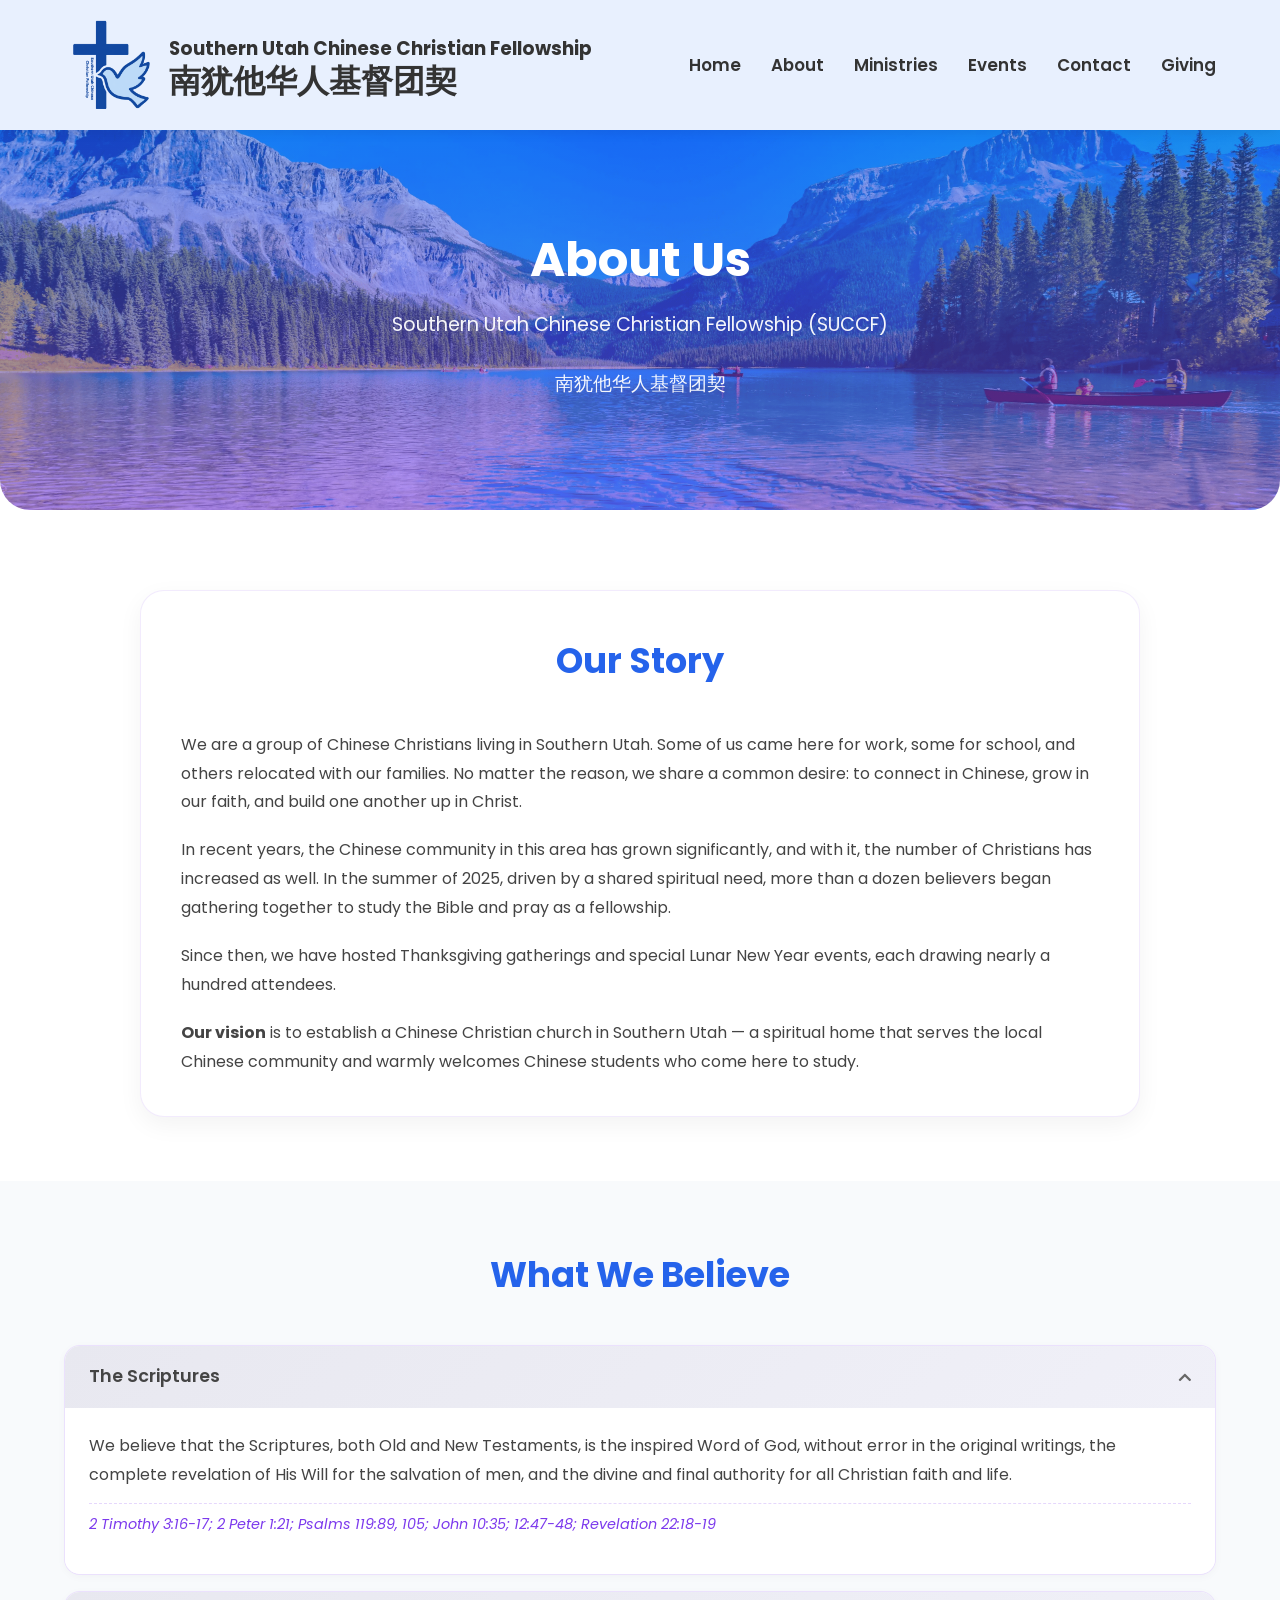
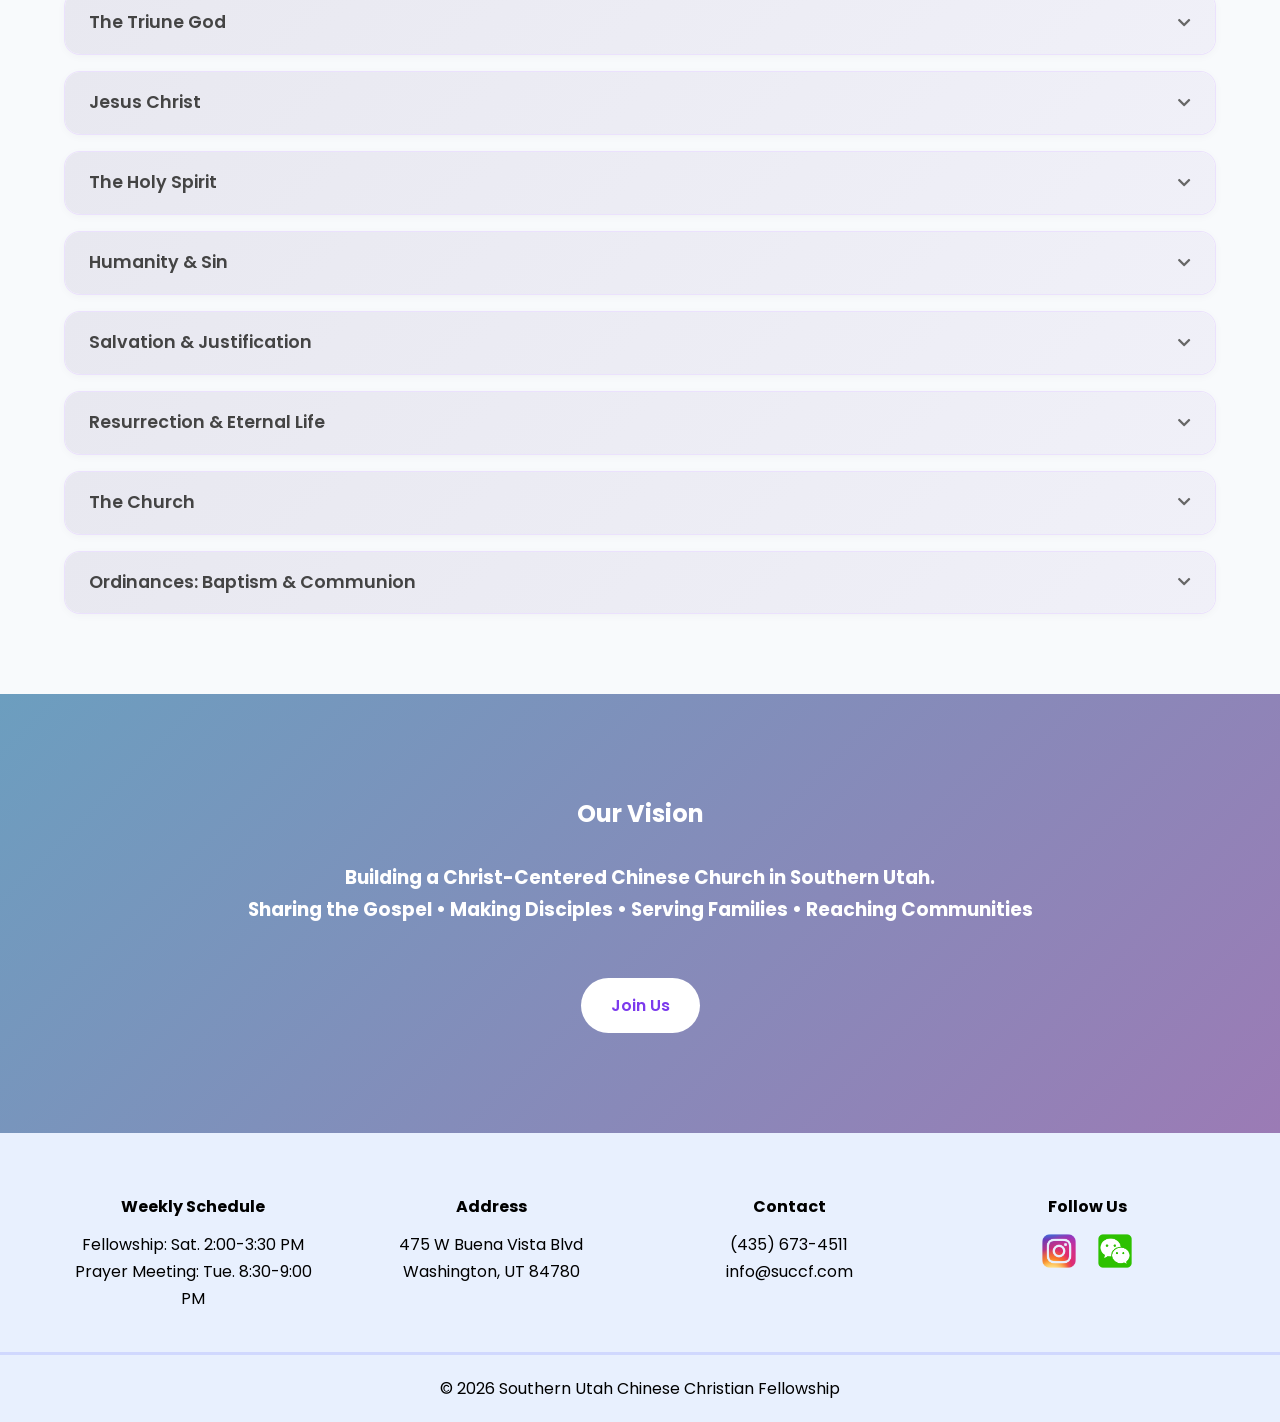
==== about.html @ 48056be9 "Create script.js // SUCCF JavaScript file" ====
<!DOCTYPE html>
<html lang="en">

<head>
    <meta charset="UTF-8">
    <meta name="viewport" content="width=device-width, initial-scale=1.0">
    <title>About Us | SUCCF</title>
    <meta name="description" content="Southern Utah Chinese Christian Fellowship serving the Chinese community in Southern Utah.">
    <link rel="icon" type="image/png" href="images/favicon.png">
    <link rel="stylesheet" href="css/styles.css">
    <link rel="preconnect" href="https://fonts.googleapis.com">
    <link rel="stylesheet" href="https://cdnjs.cloudflare.com/ajax/libs/font-awesome/6.0.0-beta3/css/all.min.css">
    <link rel="stylesheet" href="https://use.fontawesome.com/releases/v5.15.4/css/all.css">
    <link href="https://fonts.googleapis.com/css2?family=Poppins:wght@300;400;500;600;700&display=swap" rel="stylesheet">
</head>

<body>

    <!-- HEADER -->
    <header class="header">
        <div class="container">
            <div class="logo">
                <img src="images/logo.png" alt="SUCCF Logo">
                <div class="logo-text">
                    <h3>Southern Utah Chinese Christian Fellowship</h3>
                    <h2>南犹他华人基督团契</h2>
                </div>
            </div>
            <nav>
                <ul>
                    <li><a href="index.html">Home</a></li>
                    <li><a href="about.html" class="active">About</a></li>
                    <li><a href="ministries.html">Ministries</a></li>
                    <li><a href="events.html">Events</a></li>
                    <li><a href="contact.html">Contact</a></li>
                    <li><a href="giving.html">Giving</a></li>
                </ul>
            </nav>
        </div>
    </header>

    <!-- ABOUT HERO SECTION with mountain background -->
    <section class="about-hero">
        <div class="container">
            <h1>About Us</h1>
            <p>Southern Utah Chinese Christian Fellowship (SUCCF)</p><br>
			<p>南犹他华人基督团契</p>
        </div>
    </section>

    <!-- ABOUT US CONTENT -->
    <section class="about-section">
        <div class="container">
            <div class="about-content">
                <h2>Our Story</h2>
                <p>We are a group of Chinese Christians living in Southern Utah. Some of us came here for work, some for school, and others relocated with our families. No matter the reason, we share a common desire: to connect in Chinese, grow in our faith, and build one another up in Christ.</p>
                <p>In recent years, the Chinese community in this area has grown significantly, and with it, the number of Christians has increased as well. In the summer of 2025, driven by a shared spiritual need, more than a dozen believers began gathering together to study the Bible and pray as a fellowship.</p>
                <p>Since then, we have hosted Thanksgiving gatherings and special Lunar New Year events, each drawing nearly a hundred attendees.</p>
                <p><strong>Our vision</strong> is to establish a Chinese Christian church in Southern Utah — a spiritual home that serves the local Chinese community and warmly welcomes Chinese students who come here to study.</p>
            </div>
        </div>
    </section>

    <!-- WHAT WE BELIEVE SECTION with interactive accordion -->
    <section class="beliefs-section">
        <div class="container">
            <h2>What We Believe</h2>
            
            <div class="belief-card">
                <div class="belief-header" onclick="toggleBelief(this)">
                    <h3>The Scriptures</h3>
                    <i class="fas fa-chevron-down toggle-icon"></i>
                </div>
                <div class="belief-content">
                    <p>We believe that the Scriptures, both Old and New Testaments, is the inspired Word of God, without error in the original writings, the complete revelation of His Will for the salvation of men, and the divine and final authority for all Christian faith and life.</p>
                    <p class="scripture">2 Timothy 3:16-17; 2 Peter 1:21; Psalms 119:89, 105; John 10:35; 12:47-48; Revelation 22:18-19</p>
                </div>
            </div>
            
            <div class="belief-card">
                <div class="belief-header" onclick="toggleBelief(this)">
                    <h3>The Triune God</h3>
                    <i class="fas fa-chevron-down toggle-icon"></i>
                </div>
                <div class="belief-content">
                    <p>We believe in one God, the Father Almighty who is the creator and supreme ruler of the universe, the heavens, the earth, and all the things therein; and who eternally exists in three persons: Father, Son, and the Holy Spirit, each having his particular part in the work of our salvation.</p>
                    <p class="scripture">Deuteronomy 6:4; Isaiah 44:6; Genesis 1:1; Psalms 103:19; Matthew 3:16-17, 28:19; 2 Corinthians 13:14; Ephesians 1:3-14</p>
                </div>
            </div>
            
            <div class="belief-card">
                <div class="belief-header" onclick="toggleBelief(this)">
                    <h3>Jesus Christ</h3>
                    <i class="fas fa-chevron-down toggle-icon"></i>
                </div>
                <div class="belief-content">
                    <p>We believe that Jesus Christ is true God and true man (yet sinless), the Son of God, begotten, not made, being of one substance with the Father. He was conceived by the Holy Spirit and born of the Virgin Mary. He came to this world to make God known to men. He was crucified for our iniquities, was buried, and on the third day arose bodily from the dead. He ascended into heaven, and is now our High Priest and Advocate at the right hand of the Majesty on high. He shall return imminently and personally with glory to judge both the living and the dead.</p>
                    <p class="scripture">Matthew 1:18, 22-23; John 1:1-14, 14:1-3; Romans 1:2-4; Acts 1:11; 1 Corinthians 15:1-4; Ephesians 1:20; Philippians 2:5-7; 1 Thessalonians 4:14-17; 1 Peter 1:18-19; 1 John 2:1; Hebrews 4:14, 7:22-25, 8:1; Revelation 1:7</p>
                </div>
            </div>
            
            <div class="belief-card">
                <div class="belief-header" onclick="toggleBelief(this)">
                    <h3>The Holy Spirit</h3>
                    <i class="fas fa-chevron-down toggle-icon"></i>
                </div>
                <div class="belief-content">
                    <p>We believe in the Holy Spirit, the third person of the Trinity, who is of one substance equal in power and glory with the Son. His ministry is to glorify the Lord Jesus Christ, and during this age to convict men of guilt in regard to sin, righteousness and judgment, regenerate the believing sinners, and to indwell, guide, instruct and to empower believers for godly living and service.</p>
                    <p class="scripture">2 Corinthians 3:17-18; John 16:8-13; Titus 3:5; Romans 8:9; Acts 1:8</p>
                </div>
            </div>
            
            <div class="belief-card">
                <div class="belief-header" onclick="toggleBelief(this)">
                    <h3>Humanity & Sin</h3>
                    <i class="fas fa-chevron-down toggle-icon"></i>
                </div>
                <div class="belief-content">
                    <p>We believe that men were created in the image and likeness of God, but in Adam all men have fallen into sin, and as sinners men are in need of God's salvation.</p>
                    <p class="scripture">Genesis 1:26-28; Isaiah 53:6; Romans 1:18-3:23; 5:12, 18, 19; John 3:3, 5, 7</p>
                </div>
            </div>
            
            <div class="belief-card">
                <div class="belief-header" onclick="toggleBelief(this)">
                    <h3>Salvation & Justification</h3>
                    <i class="fas fa-chevron-down toggle-icon"></i>
                </div>
                <div class="belief-content">
                    <p>We believe in salvation and justification through faith in Jesus Christ. All who receive Him by faith as Savior and Lord are justified wholly on the ground of His shed blood and are born anew of the Holy Spirit, become the children of God, into the family of God, and brought into the kingdom of His Son and sealed with the Holy Spirit.</p>
                    <p class="scripture">John 1:12-13, 3:3,5,7,16-18; Acts 4:12; Romans 3:24, 5:8, 6:23; Ephesians 2:8-9; Titus 3:5; Colossians 1:13; 1 John 5:12</p>
                </div>
            </div>
            
            <div class="belief-card">
                <div class="belief-header" onclick="toggleBelief(this)">
                    <h3>Resurrection & Eternal Life</h3>
                    <i class="fas fa-chevron-down toggle-icon"></i>
                </div>
                <div class="belief-content">
                    <p>We believe that there shall be a bodily resurrection of the just to eternal life, and of the unjust to eternal punishment.</p>
                    <p class="scripture">Matthew 25:31-46; John 5:29; 1 Corinthians 15:35-54; Revelation 20:15; 21:1-5</p>
                </div>
            </div>
            
            <div class="belief-card">
                <div class="belief-header" onclick="toggleBelief(this)">
                    <h3>The Church</h3>
                    <i class="fas fa-chevron-down toggle-icon"></i>
                </div>
                <div class="belief-content">
                    <p>We believe that the universal church is one body, of which Jesus Christ is the head, and is composed of all who are regenerated by the Holy Spirit. The duty of the Church is to proclaim through word and deeds, the gospel of salvation to the world, and to nurture the spiritual growth of members through prayer, teaching, fellowship, and worship.</p>
                    <p class="scripture">Ephesians 1:22-23, 2:19-22; Colossians 1:18; Matthew 28:19-20; Acts 1:8, 2:42</p>
                </div>
            </div>
            
            <div class="belief-card">
                <div class="belief-header" onclick="toggleBelief(this)">
                    <h3>Ordinances: Baptism & Communion</h3>
                    <i class="fas fa-chevron-down toggle-icon"></i>
                </div>
                <div class="belief-content">
                    <p>We believe that water baptism and the Lord's supper are ordinances to be observed by the believers of the Church during the present age as testimonies before God and men.</p>
                    <p class="scripture">Matthew 28:18-19; Romans 6:1-4; 1 Corinthians 11:23-26</p>
                </div>
            </div>
            
        </div>
    </section>

    <!-- VISION SECTION -->
    <section class="vision">
        <div class="container">
            <h1>Our Vision</h1>
            <br>
            <h3>
                Building a Christ-Centered Chinese Church in Southern Utah.
                <br>
                Sharing the Gospel • Making Disciples • Serving Families • Reaching Communities
            </h3>
            <br>
            <a href="contact.html" class="btn-secondary">
                Join Us
            </a>
        </div>
    </section>

    <!-- FOOTER -->
    <footer>
        <div class="container footer-grid">
            <div>
                <h4>Weekly Schedule</h4>
                <p>
                    Fellowship: Sat. 2:00-3:30 PM<br>
                    Prayer Meeting: Tue. 8:30-9:00 PM
                </p>
            </div>
            
            <div>
                <h4>Address</h4>
                <p>
                    475 W Buena Vista Blvd<br>
                    Washington, UT 84780
                </p>
            </div>

            <div>
                <h4>Contact</h4>
                <p>(435) 673-4511</p>
                <p>info@succf.com</p>
            </div>
            
            <div>
                <h4>Follow Us</h4>
                <div class="social-icons">
                    <a href="https://www.instagram.com/southernutah_ccf/" target="_blank" aria-label="Instagram">
                        <img src="images/instagram.png" alt="Instagram">
                    </a>
                    <a href="images/wechat_qr.jpg" target="_blank" aria-label="WeChat">
                        <img src="images/wechat.png" alt="WeChat">
                    </a>
                </div>
            </div>
        </div>
        <div class="copyright">
            © 2026 Southern Utah Chinese Christian Fellowship
        </div>
    </footer>

    <!-- JavaScript for Accordion Interaction -->
    <script>
        function toggleBelief(element) {
            const card = element.closest('.belief-card');
            const content = card.querySelector('.belief-content');
            const icon = element.querySelector('.toggle-icon');
            
            content.classList.toggle('active');
            
            if (content.classList.contains('active')) {
                icon.style.transform = 'rotate(180deg)';
            } else {
                icon.style.transform = 'rotate(0deg)';
            }
        }
        
        document.addEventListener('DOMContentLoaded', function() {
            const firstContent = document.querySelector('.belief-content');
            const firstIcon = document.querySelector('.belief-header .toggle-icon');
            if (firstContent && firstIcon) {
                firstContent.classList.add('active');
                firstIcon.style.transform = 'rotate(180deg)';
            }
        });
    </script>
</body>

</html>
---- css/styles.css ----
/* ========================================
   Template style, Don not change it!
   ======================================== */

:root {

    --blue: #2563eb;
    --dark-blue: #1e3a8a;

    --purple: #7c3aed;
    --light-purple: #ede9fe;

    --white: #ffffff;
    --gray: #f8fafc;
}

/* RESET */

* {
    margin: 0;
    padding: 0;
    box-sizing: border-box;
}

body {
    padding-top: 110px;
    font-family: 'Poppins', sans-serif;
    color: #333;
    line-height: 1.7;
}

.container {

    width: 90%;
    max-width: 1200px;
    margin: auto;
}

/* HEADER */

.header {

    position: fixed;
    top: 0;

    width: 100%;

    background: #e8f0fe;

    backdrop-filter: blur(10px);

    box-shadow: 0 2px 12px rgba(0,0,0,.08);

    z-index: 1000;
}

.header .container {

    display: flex;
    justify-content: space-between;
    align-items: center;

    padding: 20px 0;
}

.logo {

    display: flex;
    align-items: center;
    gap: 15px;
	background: transparent;
}

.logo img {

    height: 90px;
    width: auto;
	background: transparent;
	mix-blend-mode: multiply;
}

.logo-text h2 {

    color: var(-- dark blue);
    line-height: 1;
    font-size: 2rem;
}

.logo-text span {

    font-size: .1rem;
    color: #666;
}

nav ul {

    list-style: none;
    display: flex;
    gap: 30px;
}

nav a {

    text-decoration: none;
    color: #333;

    font-weight: 600;
	font-size: 1.05rem;

    transition: .3s;
}

/* VISION */

.vision {

    background:
        linear-gradient(
            135deg,
            var(--blue-light, #6c9ebf),
            var(--purple-light, #9b7bb5));

    color: white;

    text-align: center;
}

.vision h2 {

    color: white;
}

.btn-secondary {

    display: inline-block;

    margin-top: 25px;

    background: white;

    color: var(--purple);

    text-decoration: none;

    padding: 14px 30px;

    border-radius: 50px;

    font-weight: 600;
}

/* FOOTER */

footer {

    background: #e8f0fe;

    color: black;

    padding-top: 60px;
}

.footer-grid {
    display: grid;
    grid-template-columns: repeat(4, 1fr);
    gap: 40px;
    align-items: start;
}

.footer-grid > div {
    text-align: center;
}

.social-icons img {
    width: 40px;
    height: 40px;
}

.social-icons {
    display: flex;
    flex-direction: row;   /* Horizontal layout */
    flex-wrap: nowrap;     /* Prevents wrapping to new line */
    gap: 1.0rem;             /* Space between icons (adjust as needed) */
    justify-content: center;
    align-items: center;
    list-style: none;
    padding: 0;
    margin: 0;
}

.social-icons a {
    display: flex;
    align-items: center;
    justify-content: center;
}

footer h3,
footer h4 {

    margin-bottom: 10px;
}

.copyright {

    margin-top: 40px;

    text-align: center;

    padding: 20px;

    border-top: 3px solid rgba(0,0,255,.1);
}

/* MOBILE */

@media(max-width:768px){

    .header .container{

        flex-direction: column;
    }

    nav ul{

        flex-wrap: wrap;
        justify-content: center;
        margin-top: 15px;
        gap: 15px;
    }

    .hero h1{

        font-size: 2.5rem;
    }

    .hero p{

        font-size: 1rem;
    }
}


/* ========================================
===========================================
   Home Page style
===========================================
=========================================== */

/* HERO */

.hero {
    margin-top: -110px;
    height: 65vh;
    min-height: 500px;

    background:
        linear-gradient(
            rgba(37,99,235,.55),
            rgba(124,58,237,.45)
        ),
        url("../images/heropic.png");

    background-size: cover;
    background-position: center;

    display: flex;
    justify-content: center;
    align-items: center;

    text-align: center;

    position: relative;
}

.hero-content {

    color: white;

    max-width: 850px;

    padding: 20px;
}

.hero h1 {

    font-size: 3rem;
    margin-bottom: 15px;
}

.hero p {

    font-size: 1.2rem;
}

.verse {

    margin: 25px 0;

    font-style: italic;
}

.btn-primary {

    display: inline-block;

    margin-top: 20px;

    background: white;

    color: var(--purple);

    text-decoration: none;

    padding: 14px 30px;

    border-radius: 50px;

    font-weight: 600;
}

/* SECTIONS */

section {

    padding: 100px 0;
}

section h2 {

    text-align: center;

    margin-bottom: 30px;

    color: var(--dark-blue);

    font-size: 2.2rem;
}

/* WELCOME */

.welcome {

    text-align: center;
    text-align: center;
    background-color: #f8f9fa;  /* Light gray background */
    padding: 3rem 1rem;          /* Adds spacing inside the section */
    border-radius: 0; 
}

.welcome p {

    max-width: 950px;
    margin: auto;
}

/* SERVICE TIMES */
.info-icon {
    width: 60px;
    height: 60px;
    background-color: #e8f0fe; /* Light blue background */
    border-radius: 50%;
    display: flex;
    align-items: center;
    justify-content: center;
    margin: 0 auto 1.5rem auto;  /* Centered */
}

.info-icon i {
    font-size: 28px;
    color: #6b21a5;/* Dark purple icon */
}

/* Alternative: left-aligned icons */
.info-icon {
    margin: 0 0 1.5rem 0;
}

.verse {
    background-color: #eef2fa;
    padding: 0.75rem 1rem;
    border-radius: 8px;
    font-style: italic;
    font-size: 0.80rem;
    color: #2c5f8a;
    text-align: left;
    margin-top: 1rem;
    line-height: 1.5;
}

.services {

    background: var(--gray);
}

.service-grid {

    display: flex;
    justify-content: center;
    flex-wrap: wrap;
    gap: 70px;
}

.service-card {

    width: 400px;

    background: white;

    padding: 35px;

    border-radius: 15px;

    text-align: center;

    box-shadow: 0 5px 20px rgba(0,0,0,.08);
	
	border: 5px solid #cbd5e1;
	
}

.service-card h3 {

    color: var(--purple);
}

.service-card h4 {

    color: var(--blue);
}


/* MINISTRIES */

.ministries {

    background: var(--gray);
}

.ministry-grid {

    display: grid;

    grid-template-columns:
        repeat(auto-fit, minmax(250px, 1fr));

    gap: 25px;
}

.ministry-box {

    background: white;

    padding: 30px;

    border-radius: 12px;

    box-shadow: 0 5px 15px rgba(0,0,0,.08);
}

.ministry-box h3 {

    color: var(--blue);
}

/* Cards Section */

.cards-grid {
    display: flex;
    justify-content: center;
    gap: 80px;
    flex-wrap: wrap;
    margin: 50px auto;
}

.info-card {
    width: 350px;
    background: #ffffff;
    border-radius: 12px;
    padding: 25px;
    box-shadow: 0 4px 12px rgba(0,0,0,0.1);
    transition: transform 0.3s ease;
}

.info-card:hover {
    transform: translateY(-5px);
}

.info-card h3 {
    color: #0c5ea8;
    margin-bottom: 15px;
}

.time {
    font-weight: 600;
    color: #666;
    margin-bottom: 15px;
}

.info-card p {
    line-height: 1.6;
    margin-bottom: 15px;
}

.verse {
    font-style: italic;
    color: #0c5ea8;
    border-top: 1px solid #ddd;
    padding-top: 10px;
}

/* VISION */

.vision {

    background:
        linear-gradient(
            135deg,
            var(--blue-light, #6c9ebf),
            var(--purple-light, #9b7bb5));

    color: white;

    text-align: center;
}

.vision h2 {

    color: white;
}

.btn-secondary {

    display: inline-block;

    margin-top: 25px;

    background: white;

    color: var(--purple);

    text-decoration: none;

    padding: 14px 30px;

    border-radius: 50px;

    font-weight: 600;
}


/* ========================================
   About Page style
   ======================================== */

/* ABOUT HERO SECTION */
.about-hero {
    background: linear-gradient(rgba(37, 99, 235, 0.5), rgba(124, 58, 237, 0.55)), url('../images/mountain.png');
    background-size: cover;
    background-position: center center;
    background-repeat: no-repeat;
    min-height: 400px;
    display: flex;
    align-items: center;
    justify-content: center;
    text-align: center;
    padding: 4rem 0;
    margin-bottom: 3rem;
    border-radius: 0 0 30px 30px;
}

.about-hero h1 {
    font-size: 3rem;
    color: white;
    margin-bottom: 0.5rem;
    font-weight: 700;
}

.about-hero p {
    font-size: 1.2rem;
    color: white;
    opacity: 0.95;
}

/* ABOUT CONTENT SECTION */
.about-section {
    padding: 2rem 0 4rem 0;
}

.about-content {
    max-width: 1000px;
    margin: 0 auto;
    background: white;
    padding: 2.5rem;
    border-radius: 24px;
    box-shadow: 0 8px 25px rgba(0, 0, 0, 0.05);
    border: 1px solid rgba(124, 58, 237, 0.1);
}

.about-content h2 {
    color: var(--blue, #2563eb);
    margin-bottom: 2.5rem;
    font-size: 2.2rem;
    font-weight: 700;
}

.about-content p {
    line-height: 1.8;
    color: #444;
    margin-bottom: 1.2rem;
}

.about-content p:last-child {
    margin-bottom: 0;
}

/* BELIEFS SECTION (Accordion) */
.beliefs-section {
    padding: 4rem 0;
    background: var(--gray, #f8fafc);
}

.beliefs-section h2 {
    text-align: center;
    color: var(--blue, #2563eb);
    margin-bottom: 2.5rem;
    font-size: 2.2rem;
    font-weight: 700;
}

.belief-card {
    background: white;
    border-radius: 16px;
    margin-bottom: 1rem;
    overflow: hidden;
    border: 1px solid rgba(124, 58, 237, 0.15);
    box-shadow: 0 2px 8px rgba(0, 0, 0, 0.03);
}

.belief-header {
    background: linear-gradient(135deg, #e8e8f0, #f0f0f8);
    padding: 1rem 1.5rem;
    cursor: pointer;
    display: flex;
    justify-content: space-between;
    align-items: center;
    transition: all 0.3s ease;
}

.belief-header:hover {
    background: linear-gradient(135deg, #dddde8, #e8e8f0);
}

.belief-header h3 {
    color: #444;
    margin: 0;
    font-size: 1.1rem;
    font-weight: 600;
}

.toggle-icon {
    color: #666;
    font-size: 0.9rem;
    transition: transform 0.3s ease;
}

.belief-content {
    max-height: 0;
    overflow: hidden;
    transition: max-height 0.5s ease;
    background: white;
    padding: 0 1.5rem;
}

.belief-content.active {
    max-height: 500px;
    padding: 1.5rem;
}

.belief-content p {
    line-height: 1.8;
    color: #444;
    margin-bottom: 0.8rem;
}

.belief-content .scripture {
    color: var(--purple, #7c3aed);
    font-style: italic;
    margin-top: 0.8rem;
    font-size: 0.9rem;
    padding-top: 0.5rem;
    border-top: 1px dashed rgba(124, 58, 237, 0.2);
}

/* Light Grey Button for Belief Section */
.btn-soft-grey {
    background: linear-gradient(135deg, #e8e8f0, #f0f0f8);
    color: #555;
    padding: 12px 30px;
    border-radius: 50px;
    text-decoration: none;
    font-weight: 600;
    transition: all 0.3s ease;
    display: inline-block;
    box-shadow: 0 2px 6px rgba(0, 0, 0, 0.05);
    border: 1px solid #ddd;
    cursor: pointer;
}

.btn-soft-grey:hover {
    transform: translateY(-2px);
    box-shadow: 0 4px 12px rgba(0, 0, 0, 0.1);
    background: linear-gradient(135deg, #dddde8, #e8e8f0);
    color: #333;
}

/* RESPONSIVE ADJUSTMENTS FOR ABOUT PAGE */
@media (max-width: 768px) {
    .about-hero {
        min-height: 280px;
        padding: 2rem 0;
        margin-bottom: 2rem;
    }
    
    .about-hero h1 {
        font-size: 2rem;
    }
    
    .about-hero p {
        font-size: 1rem;
    }
    
    .about-content {
        padding: 1.5rem;
        margin: 0 1rem;
    }
    
    .about-content h2 {
        font-size: 1.5rem;
    }
    
    .beliefs-section h2 {
        font-size: 1.8rem;
    }
    
    .belief-header h3 {
        font-size: 0.95rem;
    }
    
    .belief-header {
        padding: 0.8rem 1.2rem;
    }
    
    .belief-content.active {
        padding: 1rem;
    }
    
    .btn-soft-grey {
        padding: 8px 22px;
        font-size: 0.9rem;
    }
}

@media (max-width: 480px) {
    .about-hero h1 {
        font-size: 1.6rem;
    }
    
    .about-hero p {
        font-size: 0.85rem;
    }
    
    .beliefs-section h2 {
        font-size: 1.5rem;
    }
    
    .belief-header h3 {
        font-size: 0.85rem;
    }
}
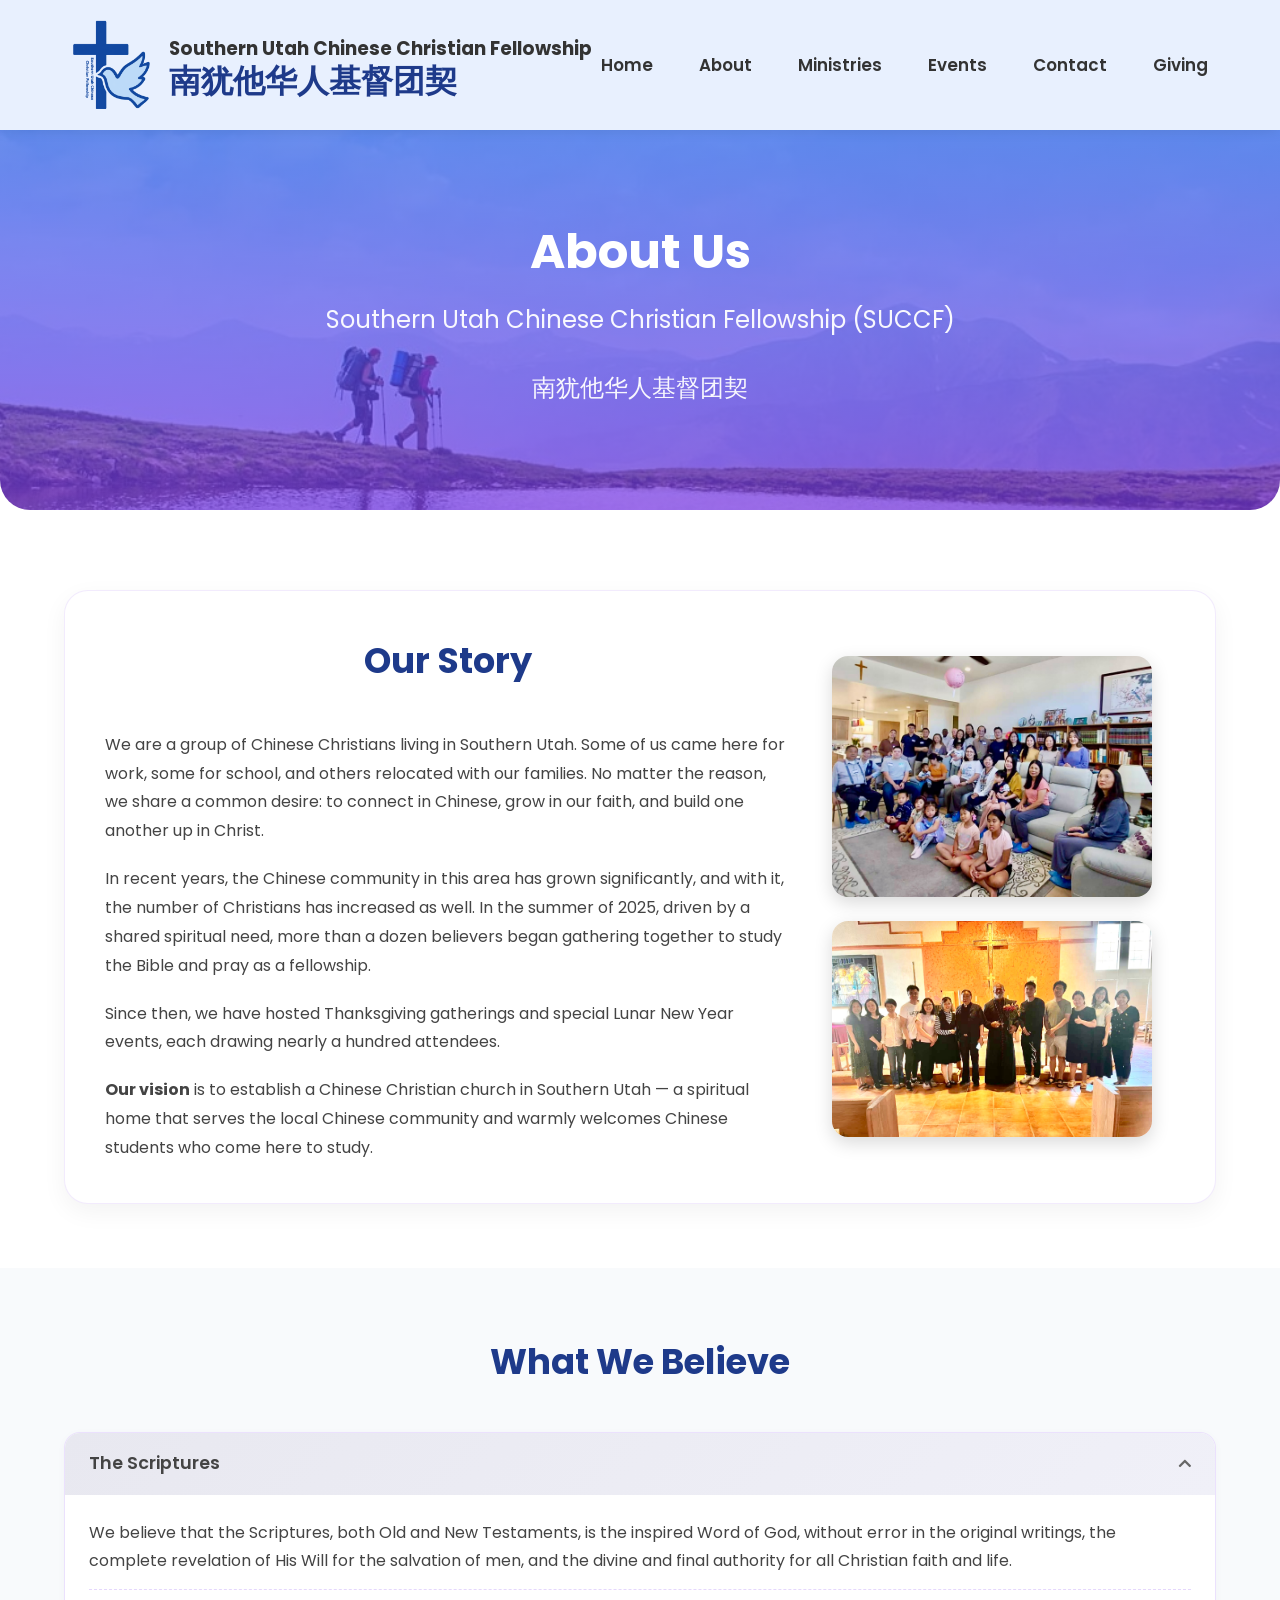
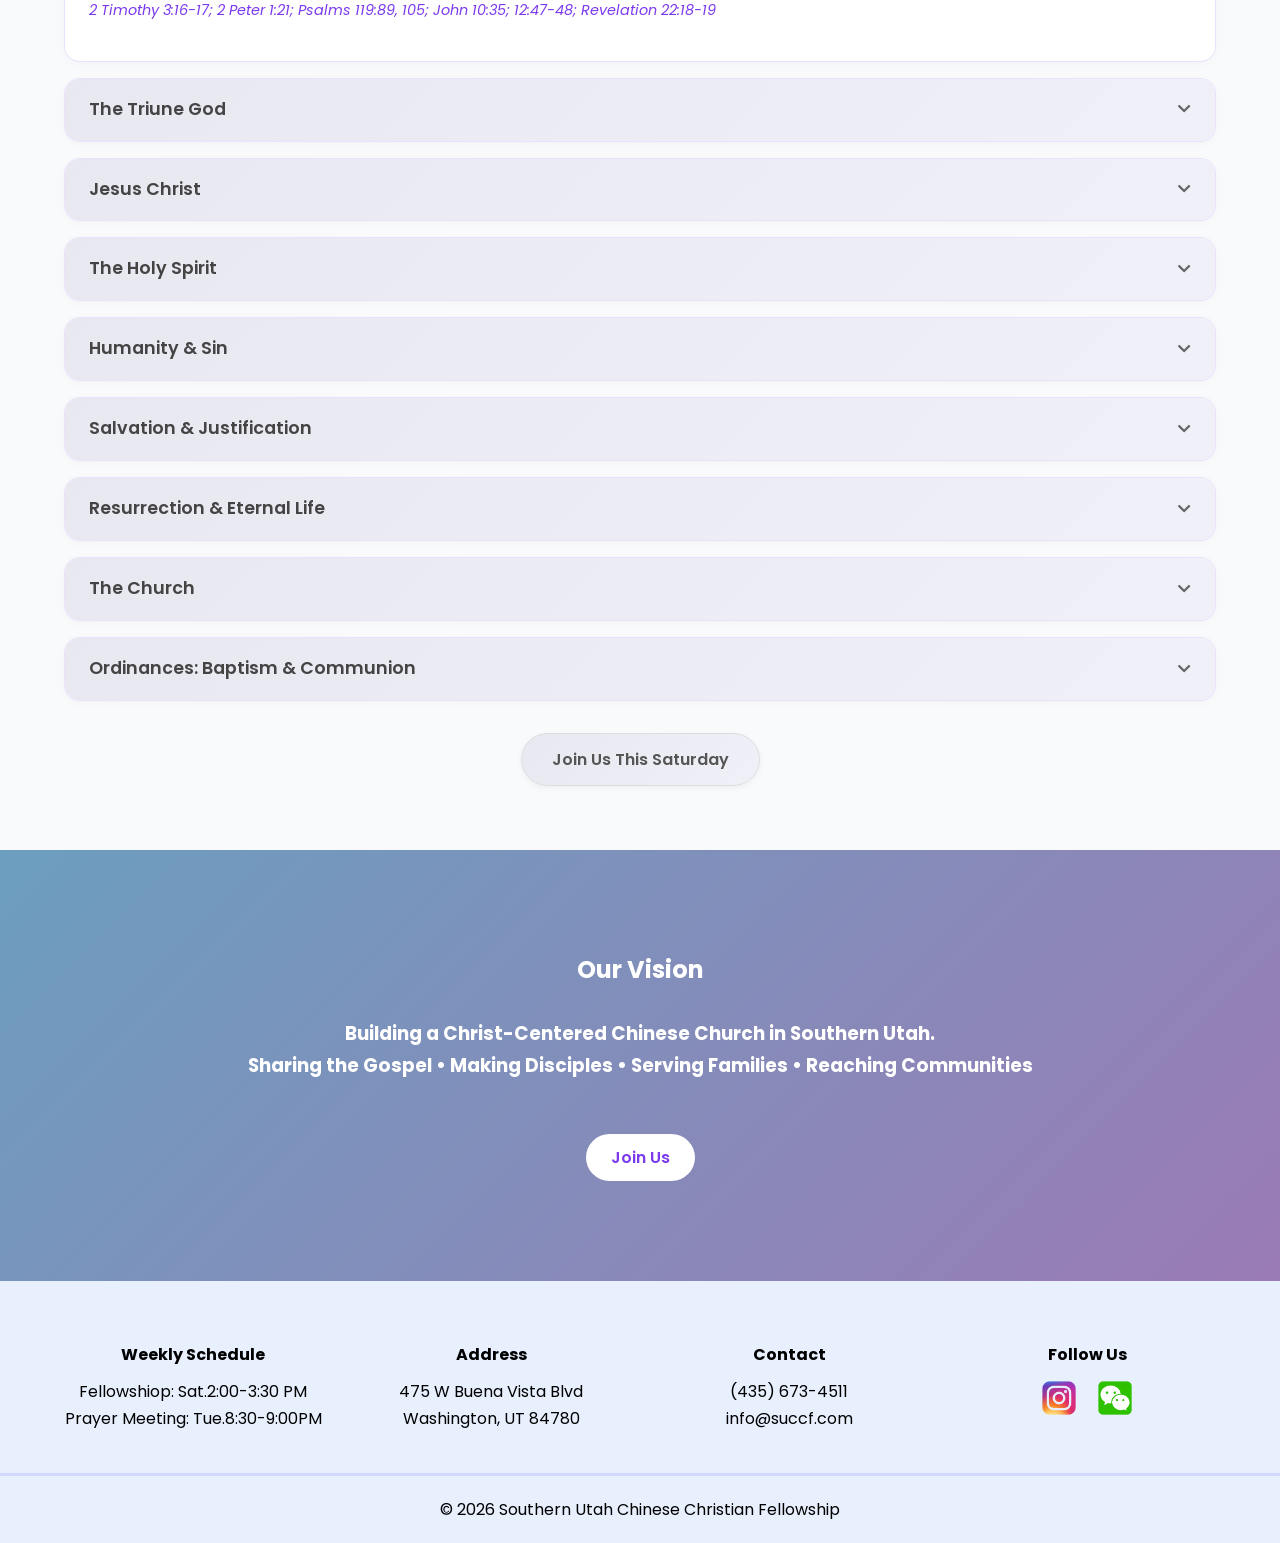
==== commit cff8fa6f: "Add files via upload" ====
--- a/about.html
+++ b/about.html
@@ -4,19 +4,27 @@
 <head>
     <meta charset="UTF-8">
     <meta name="viewport" content="width=device-width, initial-scale=1.0">
-    <title>About Us | SUCCF</title>
-    <meta name="description" content="Southern Utah Chinese Christian Fellowship serving the Chinese community in Southern Utah.">
+
+    <title>Southern Utah Chinese Christian Fellowship</title>
+
+    <meta name="description"
+        content="Southern Utah Chinese Christian Fellowship serving the Chinese community in Southern Utah.">
+
     <link rel="icon" type="image/png" href="images/favicon.png">
+
     <link rel="stylesheet" href="css/styles.css">
+
     <link rel="preconnect" href="https://fonts.googleapis.com">
-    <link rel="stylesheet" href="https://cdnjs.cloudflare.com/ajax/libs/font-awesome/6.0.0-beta3/css/all.min.css">
-    <link rel="stylesheet" href="https://use.fontawesome.com/releases/v5.15.4/css/all.css">
-    <link href="https://fonts.googleapis.com/css2?family=Poppins:wght@300;400;500;600;700&display=swap" rel="stylesheet">
+	<!-- Font Awesome 6 (free) -->
+	<link rel="stylesheet" href="https://cdnjs.cloudflare.com/ajax/libs/font-awesome/6.0.0-beta3/css/all.min.css">
+	<link rel="stylesheet" href="https://use.fontawesome.com/releases/v5.15.4/css/all.css">
+
+    <link href="https://fonts.googleapis.com/css2?family=Poppins:wght@300;400;500;600;700&display=swap"
+        rel="stylesheet">
 </head>
 
 <body>
-
-    <!-- HEADER -->
+    <!--========= HEADER =========-->
     <header class="header">
         <div class="container">
             <div class="logo">
@@ -26,20 +34,31 @@
                     <h2>南犹他华人基督团契</h2>
                 </div>
             </div>
-            <nav>
-                <ul>
-                    <li><a href="index.html">Home</a></li>
-                    <li><a href="about.html" class="active">About</a></li>
-                    <li><a href="ministries.html">Ministries</a></li>
-                    <li><a href="events.html">Events</a></li>
-                    <li><a href="contact.html">Contact</a></li>
-                    <li><a href="giving.html">Giving</a></li>
-                </ul>
-            </nav>
-        </div>
-    </header>
-
-    <!-- ABOUT HERO SECTION with mountain background -->
+        <!-- Hamburger Menu Button -->
+        <button class="hamburger" id="hamburger" aria-label="Toggle navigation">
+            <span class="bar"></span>
+            <span class="bar"></span>
+            <span class="bar"></span>
+        </button>
+        
+        <nav class="nav-menu" id="navMenu">
+            <ul>
+                <li><a href="home.html" class="active">Home</a></li>
+                <li><a href="about.html">About</a></li>
+                <li><a href="ministries.html">Ministries</a></li>
+                <li><a href="events.html">Events</a></li>
+                <li><a href="contact.html">Contact</a></li>
+                <li><a href="giving.html">Giving</a></li>
+            </ul>
+        </nav>
+    </div>
+</header>
+
+ <!--=============================================================================================================-->   	
+ <!--=============================================================================================================--> 
+ 	
+ <!--============== build section part ========================-->   
+    <!-------------- ABOUT HERO SECTION with mountain background --------------->
     <section class="about-hero">
         <div class="container">
             <h1>About Us</h1>
@@ -52,150 +71,164 @@
     <section class="about-section">
         <div class="container">
             <div class="about-content">
+				<!-- Text Content -->
+				<div class="about-text">
                 <h2>Our Story</h2>
                 <p>We are a group of Chinese Christians living in Southern Utah. Some of us came here for work, some for school, and others relocated with our families. No matter the reason, we share a common desire: to connect in Chinese, grow in our faith, and build one another up in Christ.</p>
                 <p>In recent years, the Chinese community in this area has grown significantly, and with it, the number of Christians has increased as well. In the summer of 2025, driven by a shared spiritual need, more than a dozen believers began gathering together to study the Bible and pray as a fellowship.</p>
                 <p>Since then, we have hosted Thanksgiving gatherings and special Lunar New Year events, each drawing nearly a hundred attendees.</p>
                 <p><strong>Our vision</strong> is to establish a Chinese Christian church in Southern Utah — a spiritual home that serves the local Chinese community and warmly welcomes Chinese students who come here to study.</p>
-            </div>
+                </div>
+				
+	            <!-- Image -->
+	            <div class="about-image">
+	                <img src="images/about-us.jpg" alt="Southern Utah Chinese Christian Fellowship members">
+					<img src="images/about-us2.jpg" alt="SSouthern Utah Chinese Christian Fellowship members 2">
+	            </div>
+		   </div>
         </div>
     </section>
 
-    <!-- WHAT WE BELIEVE SECTION with interactive accordion -->
-    <section class="beliefs-section">
-        <div class="container">
-            <h2>What We Believe</h2>
-            
-            <div class="belief-card">
-                <div class="belief-header" onclick="toggleBelief(this)">
-                    <h3>The Scriptures</h3>
-                    <i class="fas fa-chevron-down toggle-icon"></i>
-                </div>
-                <div class="belief-content">
-                    <p>We believe that the Scriptures, both Old and New Testaments, is the inspired Word of God, without error in the original writings, the complete revelation of His Will for the salvation of men, and the divine and final authority for all Christian faith and life.</p>
-                    <p class="scripture">2 Timothy 3:16-17; 2 Peter 1:21; Psalms 119:89, 105; John 10:35; 12:47-48; Revelation 22:18-19</p>
-                </div>
-            </div>
-            
-            <div class="belief-card">
-                <div class="belief-header" onclick="toggleBelief(this)">
-                    <h3>The Triune God</h3>
-                    <i class="fas fa-chevron-down toggle-icon"></i>
-                </div>
-                <div class="belief-content">
-                    <p>We believe in one God, the Father Almighty who is the creator and supreme ruler of the universe, the heavens, the earth, and all the things therein; and who eternally exists in three persons: Father, Son, and the Holy Spirit, each having his particular part in the work of our salvation.</p>
-                    <p class="scripture">Deuteronomy 6:4; Isaiah 44:6; Genesis 1:1; Psalms 103:19; Matthew 3:16-17, 28:19; 2 Corinthians 13:14; Ephesians 1:3-14</p>
-                </div>
-            </div>
-            
-            <div class="belief-card">
-                <div class="belief-header" onclick="toggleBelief(this)">
-                    <h3>Jesus Christ</h3>
-                    <i class="fas fa-chevron-down toggle-icon"></i>
-                </div>
-                <div class="belief-content">
-                    <p>We believe that Jesus Christ is true God and true man (yet sinless), the Son of God, begotten, not made, being of one substance with the Father. He was conceived by the Holy Spirit and born of the Virgin Mary. He came to this world to make God known to men. He was crucified for our iniquities, was buried, and on the third day arose bodily from the dead. He ascended into heaven, and is now our High Priest and Advocate at the right hand of the Majesty on high. He shall return imminently and personally with glory to judge both the living and the dead.</p>
-                    <p class="scripture">Matthew 1:18, 22-23; John 1:1-14, 14:1-3; Romans 1:2-4; Acts 1:11; 1 Corinthians 15:1-4; Ephesians 1:20; Philippians 2:5-7; 1 Thessalonians 4:14-17; 1 Peter 1:18-19; 1 John 2:1; Hebrews 4:14, 7:22-25, 8:1; Revelation 1:7</p>
-                </div>
-            </div>
-            
-            <div class="belief-card">
-                <div class="belief-header" onclick="toggleBelief(this)">
-                    <h3>The Holy Spirit</h3>
-                    <i class="fas fa-chevron-down toggle-icon"></i>
-                </div>
-                <div class="belief-content">
-                    <p>We believe in the Holy Spirit, the third person of the Trinity, who is of one substance equal in power and glory with the Son. His ministry is to glorify the Lord Jesus Christ, and during this age to convict men of guilt in regard to sin, righteousness and judgment, regenerate the believing sinners, and to indwell, guide, instruct and to empower believers for godly living and service.</p>
-                    <p class="scripture">2 Corinthians 3:17-18; John 16:8-13; Titus 3:5; Romans 8:9; Acts 1:8</p>
-                </div>
-            </div>
-            
-            <div class="belief-card">
-                <div class="belief-header" onclick="toggleBelief(this)">
-                    <h3>Humanity & Sin</h3>
-                    <i class="fas fa-chevron-down toggle-icon"></i>
-                </div>
-                <div class="belief-content">
-                    <p>We believe that men were created in the image and likeness of God, but in Adam all men have fallen into sin, and as sinners men are in need of God's salvation.</p>
-                    <p class="scripture">Genesis 1:26-28; Isaiah 53:6; Romans 1:18-3:23; 5:12, 18, 19; John 3:3, 5, 7</p>
-                </div>
-            </div>
-            
-            <div class="belief-card">
-                <div class="belief-header" onclick="toggleBelief(this)">
-                    <h3>Salvation & Justification</h3>
-                    <i class="fas fa-chevron-down toggle-icon"></i>
-                </div>
-                <div class="belief-content">
-                    <p>We believe in salvation and justification through faith in Jesus Christ. All who receive Him by faith as Savior and Lord are justified wholly on the ground of His shed blood and are born anew of the Holy Spirit, become the children of God, into the family of God, and brought into the kingdom of His Son and sealed with the Holy Spirit.</p>
-                    <p class="scripture">John 1:12-13, 3:3,5,7,16-18; Acts 4:12; Romans 3:24, 5:8, 6:23; Ephesians 2:8-9; Titus 3:5; Colossians 1:13; 1 John 5:12</p>
-                </div>
-            </div>
-            
-            <div class="belief-card">
-                <div class="belief-header" onclick="toggleBelief(this)">
-                    <h3>Resurrection & Eternal Life</h3>
-                    <i class="fas fa-chevron-down toggle-icon"></i>
-                </div>
-                <div class="belief-content">
-                    <p>We believe that there shall be a bodily resurrection of the just to eternal life, and of the unjust to eternal punishment.</p>
-                    <p class="scripture">Matthew 25:31-46; John 5:29; 1 Corinthians 15:35-54; Revelation 20:15; 21:1-5</p>
-                </div>
-            </div>
-            
-            <div class="belief-card">
-                <div class="belief-header" onclick="toggleBelief(this)">
-                    <h3>The Church</h3>
-                    <i class="fas fa-chevron-down toggle-icon"></i>
-                </div>
-                <div class="belief-content">
-                    <p>We believe that the universal church is one body, of which Jesus Christ is the head, and is composed of all who are regenerated by the Holy Spirit. The duty of the Church is to proclaim through word and deeds, the gospel of salvation to the world, and to nurture the spiritual growth of members through prayer, teaching, fellowship, and worship.</p>
-                    <p class="scripture">Ephesians 1:22-23, 2:19-22; Colossians 1:18; Matthew 28:19-20; Acts 1:8, 2:42</p>
-                </div>
-            </div>
-            
-            <div class="belief-card">
-                <div class="belief-header" onclick="toggleBelief(this)">
-                    <h3>Ordinances: Baptism & Communion</h3>
-                    <i class="fas fa-chevron-down toggle-icon"></i>
-                </div>
-                <div class="belief-content">
-                    <p>We believe that water baptism and the Lord's supper are ordinances to be observed by the believers of the Church during the present age as testimonies before God and men.</p>
-                    <p class="scripture">Matthew 28:18-19; Romans 6:1-4; 1 Corinthians 11:23-26</p>
-                </div>
-            </div>
-            
-        </div>
-    </section>
-
-    <!-- VISION SECTION -->
+<!------------ WHAT WE BELIEVE SECTION with interactive accordion -------------->
+<section class="beliefs-section">
+    <div class="container">
+        <h2>What We Believe</h2>
+        
+        <div class="belief-card">
+            <div class="belief-header">
+                <h3>The Scriptures</h3>
+                <i class="fas fa-chevron-down toggle-icon"></i>
+            </div>
+            <div class="belief-content">
+                <p>We believe that the Scriptures, both Old and New Testaments, is the inspired Word of God, without error in the original writings, the complete revelation of His Will for the salvation of men, and the divine and final authority for all Christian faith and life.</p>
+                <p class="scripture">2 Timothy 3:16-17; 2 Peter 1:21; Psalms 119:89, 105; John 10:35; 12:47-48; Revelation 22:18-19</p>
+            </div>
+        </div>
+        
+        <div class="belief-card">
+            <div class="belief-header">
+                <h3>The Triune God</h3>
+                <i class="fas fa-chevron-down toggle-icon"></i>
+            </div>
+            <div class="belief-content">
+                <p>We believe in one God, the Father Almighty who is the creator and supreme ruler of the universe, the heavens, the earth, and all the things therein; and who eternally exists in three persons: Father, Son, and the Holy Spirit, each having his particular part in the work of our salvation.</p>
+                <p class="scripture">Deuteronomy 6:4; Isaiah 44:6; Genesis 1:1; Psalms 103:19; Matthew 3:16-17, 28:19; 2 Corinthians 13:14; Ephesians 1:3-14</p>
+            </div>
+        </div>
+        
+        <div class="belief-card">
+            <div class="belief-header">
+                <h3>Jesus Christ</h3>
+                <i class="fas fa-chevron-down toggle-icon"></i>
+            </div>
+            <div class="belief-content">
+                <p>We believe that Jesus Christ is true God and true man (yet sinless), the Son of God, begotten, not made, being of one substance with the Father. He was conceived by the Holy Spirit and born of the Virgin Mary. He came to this world to make God known to men. He was crucified for our iniquities, was buried, and on the third day arose bodily from the dead. He ascended into heaven, and is now our High Priest and Advocate at the right hand of the Majesty on high. He shall return imminently and personally with glory to judge both the living and the dead.</p>
+                <p class="scripture">Matthew 1:18, 22-23; John 1:1-14, 14:1-3; Romans 1:2-4; Acts 1:11; 1 Corinthians 15:1-4; Ephesians 1:20; Philippians 2:5-7; 1 Thessalonians 4:14-17; 1 Peter 1:18-19; 1 John 2:1; Hebrews 4:14, 7:22-25, 8:1; Revelation 1:7</p>
+            </div>
+        </div>
+        
+        <div class="belief-card">
+            <div class="belief-header">
+                <h3>The Holy Spirit</h3>
+                <i class="fas fa-chevron-down toggle-icon"></i>
+            </div>
+            <div class="belief-content">
+                <p>We believe in the Holy Spirit, the third person of the Trinity, who is of one substance equal in power and glory with the Son. His ministry is to glorify the Lord Jesus Christ, and during this age to convict men of guilt in regard to sin, righteousness and judgment, regenerate the believing sinners, and to indwell, guide, instruct and to empower believers for godly living and service.</p>
+                <p class="scripture">2 Corinthians 3:17-18; John 16:8-13; Titus 3:5; Romans 8:9; Acts 1:8</p>
+            </div>
+        </div>
+        
+        <div class="belief-card">
+            <div class="belief-header">
+                <h3>Humanity &amp; Sin</h3>
+                <i class="fas fa-chevron-down toggle-icon"></i>
+            </div>
+            <div class="belief-content">
+                <p>We believe that men were created in the image and likeness of God, but in Adam all men have fallen into sin, and as sinners men are in need of God's salvation.</p>
+                <p class="scripture">Genesis 1:26-28; Isaiah 53:6; Romans 1:18-3:23; 5:12, 18, 19; John 3:3, 5, 7</p>
+            </div>
+        </div>
+        
+        <div class="belief-card">
+            <div class="belief-header">
+                <h3>Salvation &amp; Justification</h3>
+                <i class="fas fa-chevron-down toggle-icon"></i>
+            </div>
+            <div class="belief-content">
+                <p>We believe in salvation and justification through faith in Jesus Christ. All who receive Him by faith as Savior and Lord are justified wholly on the ground of His shed blood and are born anew of the Holy Spirit, become the children of God, into the family of God, and brought into the kingdom of His Son and sealed with the Holy Spirit.</p>
+                <p class="scripture">John 1:12-13, 3:3,5,7,16-18; Acts 4:12; Romans 3:24, 5:8, 6:23; Ephesians 2:8-9; Titus 3:5; Colossians 1:13; 1 John 5:12</p>
+            </div>
+        </div>
+        
+        <div class="belief-card">
+            <div class="belief-header">
+                <h3>Resurrection &amp; Eternal Life</h3>
+                <i class="fas fa-chevron-down toggle-icon"></i>
+            </div>
+            <div class="belief-content">
+                <p>We believe that there shall be a bodily resurrection of the just to eternal life, and of the unjust to eternal punishment.</p>
+                <p class="scripture">Matthew 25:31-46; John 5:29; 1 Corinthians 15:35-54; Revelation 20:15; 21:1-5</p>
+            </div>
+        </div>
+        
+        <div class="belief-card">
+            <div class="belief-header">
+                <h3>The Church</h3>
+                <i class="fas fa-chevron-down toggle-icon"></i>
+            </div>
+            <div class="belief-content">
+                <p>We believe that the universal church is one body, of which Jesus Christ is the head, and is composed of all who are regenerated by the Holy Spirit. The duty of the Church is to proclaim through word and deeds, the gospel of salvation to the world, and to nurture the spiritual growth of members through prayer, teaching, fellowship, and worship.</p>
+                <p class="scripture">Ephesians 1:22-23, 2:19-22; Colossians 1:18; Matthew 28:19-20; Acts 1:8, 2:42</p>
+            </div>
+        </div>
+        
+        <div class="belief-card">
+            <div class="belief-header">
+                <h3>Ordinances: Baptism &amp; Communion</h3>
+                <i class="fas fa-chevron-down toggle-icon"></i>
+            </div>
+            <div class="belief-content">
+                <p>We believe that water baptism and the Lord's supper are ordinances to be observed by the believers of the Church during the present age as testimonies before God and men.</p>
+                <p class="scripture">Matthew 28:18-19; Romans 6:1-4; 1 Corinthians 11:23-26</p>
+            </div>
+        </div>
+        
+        <!-- Using light grey button -->
+        <div style="text-align: center; margin-top: 2rem;">
+            <a href="contact.html" class="btn-soft-grey">Join Us This Saturday</a>
+        </div>
+    </div>
+</section>
+	
+ <!--=============================================================================================================-->   	
+ <!--=============================================================================================================-->   	
+    <!--========= VISION =========-->
     <section class="vision">
         <div class="container">
             <h1>Our Vision</h1>
-            <br>
+			<br>
             <h3>
                 Building a Christ-Centered Chinese Church in Southern Utah.
                 <br>
                 Sharing the Gospel • Making Disciples • Serving Families • Reaching Communities
-            </h3>
-            <br>
+			</h3>
+			<br>
             <a href="contact.html" class="btn-secondary">
                 Join Us
             </a>
         </div>
     </section>
 
-    <!-- FOOTER -->
+    <!--========= FOOTER =========-->
     <footer>
         <div class="container footer-grid">
             <div>
                 <h4>Weekly Schedule</h4>
                 <p>
-                    Fellowship: Sat. 2:00-3:30 PM<br>
-                    Prayer Meeting: Tue. 8:30-9:00 PM
+                    Fellowshiop: Sat.2:00-3:30 PM<br>
+                    Prayer Meeting: Tue.8:30-9:00PM
                 </p>
-            </div>
-            
+            </div>			
             <div>
                 <h4>Address</h4>
                 <p>
@@ -208,50 +241,30 @@
                 <h4>Contact</h4>
                 <p>(435) 673-4511</p>
                 <p>info@succf.com</p>
-            </div>
-            
-            <div>
-                <h4>Follow Us</h4>
-                <div class="social-icons">
-                    <a href="https://www.instagram.com/southernutah_ccf/" target="_blank" aria-label="Instagram">
-                        <img src="images/instagram.png" alt="Instagram">
-                    </a>
-                    <a href="images/wechat_qr.jpg" target="_blank" aria-label="WeChat">
-                        <img src="images/wechat.png" alt="WeChat">
-                    </a>
-                </div>
-            </div>
-        </div>
+            </div>			
+            <div>
+				<h4>Follow Us</h4>
+				<div class="social-icons">
+		           <!-- Instagram -->
+		           <a href="https://www.instagram.com/southernutah_ccf/"
+		              target="_blank"
+		              aria-label="Instagram">
+		               <img src="images/instagram.png" alt="Instagram">
+		           </a>
+		           <!-- WeChat -->
+		           <a href="images/wechat_qr.jpg"
+		              target="_blank"
+		              aria-label="WeChat">
+		               <img src="images/wechat.png" alt="WeChat">
+		           </a>
+				</div>
+            </div>
+        </div>
+
         <div class="copyright">
             © 2026 Southern Utah Chinese Christian Fellowship
         </div>
     </footer>
-
-    <!-- JavaScript for Accordion Interaction -->
-    <script>
-        function toggleBelief(element) {
-            const card = element.closest('.belief-card');
-            const content = card.querySelector('.belief-content');
-            const icon = element.querySelector('.toggle-icon');
-            
-            content.classList.toggle('active');
-            
-            if (content.classList.contains('active')) {
-                icon.style.transform = 'rotate(180deg)';
-            } else {
-                icon.style.transform = 'rotate(0deg)';
-            }
-        }
-        
-        document.addEventListener('DOMContentLoaded', function() {
-            const firstContent = document.querySelector('.belief-content');
-            const firstIcon = document.querySelector('.belief-header .toggle-icon');
-            if (firstContent && firstIcon) {
-                firstContent.classList.add('active');
-                firstIcon.style.transform = 'rotate(180deg)';
-            }
-        });
-    </script>
+	<script src="scripts/script.js"></script>
 </body>
-
 </html>
--- a/css/styles.css
+++ b/css/styles.css
@@ -1,9 +1,10 @@
-/* ========================================
-   Template style, Don not change it!
-   ======================================== */
+/* =======================================================================================================================
+==========================================================================================================================
+   ##########     Template style, Don not change it!   ###########
+==========================================================================================================================
+========================================================================================================================== */
 
 :root {
-
     --blue: #2563eb;
     --dark-blue: #1e3a8a;
 
@@ -36,127 +37,219 @@
     margin: auto;
 }
 
-/* HEADER */
+/* ==========  HEADER ============*/
+
+/* ========================================
+   Header & Navigation Styles
+   ======================================== */
 
 .header {
-
     position: fixed;
     top: 0;
-
     width: 100%;
-
     background: #e8f0fe;
-
     backdrop-filter: blur(10px);
-
     box-shadow: 0 2px 12px rgba(0,0,0,.08);
-
     z-index: 1000;
 }
 
 .header .container {
-
     display: flex;
     justify-content: space-between;
     align-items: center;
-
     padding: 20px 0;
 }
 
+/* Logo */
 .logo {
-
     display: flex;
     align-items: center;
     gap: 15px;
-	background: transparent;
+    background: transparent;
 }
 
 .logo img {
-
     height: 90px;
     width: auto;
-	background: transparent;
-	mix-blend-mode: multiply;
+    background: transparent;
+    mix-blend-mode: multiply;
 }
 
 .logo-text h2 {
-
-    color: var(-- dark blue);
+    color: var(--dark-blue, #1e3a8a);
     line-height: 1;
     font-size: 2rem;
 }
 
 .logo-text span {
-
     font-size: .1rem;
     color: #666;
 }
 
+/* ====== Navigation Styles with Enhanced Hover =========== */
+
 nav ul {
-
     list-style: none;
     display: flex;
     gap: 30px;
 }
 
 nav a {
-
     text-decoration: none;
     color: #333;
-
     font-weight: 600;
-	font-size: 1.05rem;
-
-    transition: .3s;
-}
-
-/* VISION */
-
+    font-size: 1.05rem;
+    transition: all 0.3s cubic-bezier(0.4, 0, 0.2, 1);
+    display: inline-block;
+    padding: 0.3rem 0.5rem;
+    border-radius: 6px;
+    position: relative;
+}
+
+nav a:hover {
+    color: #ffffff;
+    background-color: var(--dark-blue, #1e3a8a);
+    transform: scale(1.3);
+    box-shadow: 0 4px 12px rgba(30, 58, 138, 0.3);
+}
+
+/* Hamburger Menu Button */
+.hamburger {
+    display: none;
+    flex-direction: column;
+    gap: 5px;
+    background: none;
+    border: none;
+    cursor: pointer;
+    padding: 8px;
+    z-index: 1001;
+}
+
+.hamburger .bar {
+    width: 28px;
+    height: 3px;
+    background-color: var(--dark-blue, #1e3a8a);
+    border-radius: 3px;
+    transition: all 0.3s ease;
+}
+
+/* Hamburger Animation (X shape when active) */
+.hamburger.active .bar:nth-child(1) {
+    transform: rotate(45deg) translate(5px, 6px);
+}
+
+.hamburger.active .bar:nth-child(2) {
+    opacity: 0;
+}
+
+.hamburger.active .bar:nth-child(3) {
+    transform: rotate(-45deg) translate(5px, -6px);
+}
+
+/* ========================================
+   Mobile Responsive Styles
+   ======================================== */
+
+@media (max-width: 768px) {
+    .hamburger {
+        display: flex;
+    }
+    
+    .nav-menu {
+        position: fixed;
+        top: 0;
+        right: -100%;
+        width: 80%;
+        max-width: 320px;
+        height: 100vh;
+        background: #e8f0fe;
+        box-shadow: -4px 0 20px rgba(0, 0, 0, 0.1);
+        padding: 80px 30px 30px;
+        transition: right 0.4s cubic-bezier(0.4, 0, 0.2, 1);
+        overflow-y: auto;
+        z-index: 1000;
+    }
+    
+    .nav-menu.active {
+        right: 0;
+    }
+    
+    .nav-menu ul {
+        flex-direction: column;
+        gap: 20px;
+        align-items: flex-start;
+    }
+    
+    .nav-menu a {
+        font-size: 1.2rem;
+        padding: 0.5rem 0;
+        width: 100%;
+        border-bottom: 1px solid rgba(30, 58, 138, 0.1);
+    }
+    
+    .nav-menu a:hover {
+        transform: scale(1.05);
+        background-color: var(--dark-blue, #1e3a8a);
+        color: #000;
+        padding: 0.5rem 0.8rem;
+    }
+    
+    .nav-menu a.active {
+        border-bottom: 2px solid var(--blue, #2563eb);
+    }
+    
+    .nav-menu a.active:hover {
+        border-bottom: none;
+    }
+    
+    /* Overlay when menu is open */
+    .nav-overlay {
+        display: none;
+        position: fixed;
+        top: 0;
+        left: 0;
+        width: 100%;
+        height: 100%;
+        background: rgba(0, 0, 0, 0.3);
+        z-index: 999;
+    }
+    
+    .nav-overlay.active {
+        display: block;
+    }
+}
+
+/*=========== VISION =============*/
 .vision {
-
     background:
         linear-gradient(
             135deg,
             var(--blue-light, #6c9ebf),
             var(--purple-light, #9b7bb5));
-
     color: white;
-
     text-align: center;
 }
 
 .vision h2 {
-
     color: white;
 }
 
 .btn-secondary {
-
     display: inline-block;
-
     margin-top: 25px;
-
     background: white;
-
     color: var(--purple);
-
     text-decoration: none;
-
-    padding: 14px 30px;
-
+    padding: 10px 25px;
     border-radius: 50px;
-
     font-weight: 600;
 }
 
-/* FOOTER */
+/* =======  FOOTER ===========*/
 
 footer {
-
     background: #e8f0fe;
-
     color: black;
-
     padding-top: 60px;
 }
 
@@ -196,18 +289,13 @@
 
 footer h3,
 footer h4 {
-
     margin-bottom: 10px;
 }
 
 .copyright {
-
     margin-top: 40px;
-
     text-align: center;
-
     padding: 20px;
-
     border-top: 3px solid rgba(0,0,255,.1);
 }
 
@@ -216,12 +304,10 @@
 @media(max-width:768px){
 
     .header .container{
-
         flex-direction: column;
     }
 
     nav ul{
-
         flex-wrap: wrap;
         justify-content: center;
         margin-top: 15px;
@@ -229,24 +315,22 @@
     }
 
     .hero h1{
-
         font-size: 2.5rem;
     }
 
     .hero p{
-
         font-size: 1rem;
     }
 }
 
 
-/* ========================================
-===========================================
-   Home Page style
-===========================================
-=========================================== */
-
-/* HERO */
+/* =======================================================================================================================
+==========================================================================================================================
+   ##############   Home Page style     ###############
+==========================================================================================================================
+========================================================================================================================== */
+
+/* ==== HERO ======= */
 
 .hero {
     margin-top: -110px;
@@ -318,7 +402,7 @@
     font-weight: 600;
 }
 
-/* SECTIONS */
+/* ======  SECTIONS =====*/
 
 section {
 
@@ -353,7 +437,78 @@
     margin: auto;
 }
 
-/* SERVICE TIMES */
+/* Welcome Video */
+.welcome-video {
+    margin-top: 20px;
+}
+
+.welcome-video video {
+    width: 80%;
+    max-width: 800px;
+    height: auto;
+    border-radius: 10px;
+}
+
+/* -------  Cards Section --------  */
+
+.cards-grid {
+    display: flex;
+    justify-content: center;
+    gap: 80px;
+    flex-wrap: wrap;
+    margin: 50px auto;
+}
+
+.info-card {
+    width: 350px;
+    background: #ffffff;
+    border-radius: 12px;
+    padding: 25px;
+    box-shadow: 0 4px 12px rgba(0,0,0,0.1);
+    transition: transform 0.3s ease;
+}
+
+.info-card:hover {
+    transform: translateY(-5px);
+}
+
+.info-card h3 {
+    color: #0c5ea8;
+    margin-bottom: 15px;
+}
+
+.time {
+    font-weight: 600;
+    color: #666;
+    margin-bottom: 15px;
+}
+
+.info-card p {
+    line-height: 1.6;
+    margin-bottom: 15px;
+}
+
+.verse {
+    font-style: italic;
+    color: #0c5ea8;
+    border-top: 1px solid #ddd;
+    padding-top: 10px;
+}
+
+/* RESPONSIVE */
+@media (max-width: 992px) {
+    .services-content-wrapper {
+        grid-template-columns: 1fr;
+        gap: 2rem;
+    }
+    
+    .services-image img {
+        max-height: 300px;
+        width: 100%;
+    }
+}
+
+/* =======  SERVICE TIMES ======*/
 .info-icon {
     width: 60px;
     height: 60px;
@@ -388,12 +543,10 @@
 }
 
 .services {
-
     background: var(--gray);
 }
 
 .service-grid {
-
     display: flex;
     justify-content: center;
     flex-wrap: wrap;
@@ -401,160 +554,189 @@
 }
 
 .service-card {
-
     width: 400px;
-
     background: white;
-
-    padding: 35px;
-
-    border-radius: 15px;
-
+    padding: 1px;
+    border-radius: 10px;
     text-align: center;
-
-    box-shadow: 0 5px 20px rgba(0,0,0,.08);
-	
-	border: 5px solid #cbd5e1;
-	
+    box-shadow: 0 5px 20px rgba(0,0,0,.08);	
+	border: 5px solid #cbd5e1;	
 }
 
 .service-card h3 {
-
     color: var(--purple);
 }
 
 .service-card h4 {
-
     color: var(--blue);
 }
 
 
-/* MINISTRIES */
-
-.ministries {
-
-    background: var(--gray);
-}
-
-.ministry-grid {
-
+/* Services Table Styles */
+.services-table-section {
+    padding: 4rem 0;
+    background: var(--gray, #f8fafc);
+}
+
+.services-content-wrapper {
     display: grid;
-
-    grid-template-columns:
-        repeat(auto-fit, minmax(250px, 1fr));
-
-    gap: 25px;
-}
-
-.ministry-box {
-
+    grid-template-columns: 1fr 1.2fr;
+    gap: 3rem;
+    align-items: center;
+}
+
+/* Left Column - Image */
+.services-image {
+    border-radius: 20px;
+    overflow: hidden;
+    box-shadow: 0 8px 25px rgba(0, 0, 0, 0.08);
+}
+
+.services-image img {
+    width: 100%;
+    height: 100%;
+    max-height: 400px;
+    object-fit: cover;
+    display: block;
+    transition: transform 0.3s ease;
+}
+
+.services-image img:hover {
+    transform: scale(1.02);
+}
+
+/* Right Column - Table */
+.services-table-wrapper h2 {
+    color: var(--dark-blue, #1e3a8a);
+    font-size: 2rem;
+    margin-bottom: 1.5rem;
+    font-weight: 700;
+}
+
+.table-wrapper {
     background: white;
-
-    padding: 30px;
-
-    border-radius: 12px;
-
-    box-shadow: 0 5px 15px rgba(0,0,0,.08);
-}
-
-.ministry-box h3 {
-
-    color: var(--blue);
-}
-
-/* Cards Section */
-
-.cards-grid {
-    display: flex;
-    justify-content: center;
-    gap: 80px;
-    flex-wrap: wrap;
-    margin: 50px auto;
-}
-
-.info-card {
-    width: 350px;
-    background: #ffffff;
-    border-radius: 12px;
-    padding: 25px;
-    box-shadow: 0 4px 12px rgba(0,0,0,0.1);
-    transition: transform 0.3s ease;
-}
-
-.info-card:hover {
-    transform: translateY(-5px);
-}
-
-.info-card h3 {
-    color: #0c5ea8;
-    margin-bottom: 15px;
-}
-
-.time {
+    border-radius: 20px;
+    box-shadow: 0 8px 25px rgba(0, 0, 0, 0.06);
+    overflow: hidden;
+    border: 1px solid rgba(37, 99, 235, 0.12);
+}
+
+.services-table {
+    width: 100%;
+    border-collapse: collapse;
+    font-family: 'Poppins', sans-serif;
+}
+
+.services-table thead {
+    background: var(--blue, #2563eb);
+}
+
+.services-table thead th {
+    color: white;
+    padding: 1.2rem 1.5rem;
+    text-align: left;
     font-weight: 600;
-    color: #666;
-    margin-bottom: 15px;
-}
-
-.info-card p {
-    line-height: 1.6;
-    margin-bottom: 15px;
-}
-
-.verse {
-    font-style: italic;
-    color: #0c5ea8;
-    border-top: 1px solid #ddd;
-    padding-top: 10px;
-}
-
-/* VISION */
-
-.vision {
-
-    background:
-        linear-gradient(
-            135deg,
-            var(--blue-light, #6c9ebf),
-            var(--purple-light, #9b7bb5));
-
-    color: white;
-
-    text-align: center;
-}
-
-.vision h2 {
-
-    color: white;
-}
-
-.btn-secondary {
-
-    display: inline-block;
-
-    margin-top: 25px;
-
-    background: white;
-
-    color: var(--purple);
-
-    text-decoration: none;
-
-    padding: 14px 30px;
-
-    border-radius: 50px;
-
-    font-weight: 600;
-}
-
-
-/* ========================================
-   About Page style
-   ======================================== */
+    font-size: 1.05rem;
+    letter-spacing: 0.5px;
+}
+
+.services-table tbody tr {
+    border-bottom: 1px solid rgba(37, 99, 235, 0.08);
+    transition: background-color 0.3s ease;
+}
+
+.services-table tbody tr:last-child {
+    border-bottom: none;
+}
+
+.services-table tbody tr:hover {
+    background-color: #eef3ff;
+}
+
+.services-table tbody td {
+    padding: 1rem 1.5rem;
+    color: #444;
+    font-size: 0.95rem;
+}
+
+.services-table tbody td:first-child {
+    font-weight: 500;
+    color: var(--dark-blue, #1e3a8a);
+}
+
+.services-table tbody td:last-child {
+    color: #555;
+    font-weight: 500;
+}
+
+/* Alternate row colors for better readability - light blue */
+.services-table tbody tr:nth-child(even) {
+    background-color: #f5f9ff;
+}
+
+.services-table tbody tr:nth-child(even):hover {
+    background-color: #eef3ff;
+}
+
+
+@media (max-width: 768px) {
+    .services-table-section {
+        padding: 2.5rem 0;
+    }
+    
+    .services-table-wrapper h2 {
+        font-size: 1.6rem;
+        text-align: center;
+    }
+    
+    .table-wrapper {
+        margin: 0 0.5rem;
+        border-radius: 16px;
+    }
+    
+    .services-table thead th {
+        padding: 0.8rem 1rem;
+        font-size: 0.9rem;
+    }
+    
+    .services-table tbody td {
+        padding: 0.7rem 1rem;
+        font-size: 0.85rem;
+    }
+    
+    .services-image img {
+        max-height: 220px;
+    }
+}
+
+@media (max-width: 480px) {
+    .services-table-wrapper h2 {
+        font-size: 1.3rem;
+    }
+    
+    .services-table thead th {
+        padding: 0.6rem 0.8rem;
+        font-size: 0.8rem;
+    }
+    
+    .services-table tbody td {
+        padding: 0.5rem 0.8rem;
+        font-size: 0.8rem;
+    }
+}
+
+
+
+
+/* =======================================================================================================================
+==========================================================================================================================
+   #############     About Page style     #############
+==========================================================================================================================
+========================================================================================================================== */
 
 /* ABOUT HERO SECTION */
 .about-hero {
-    background: linear-gradient(rgba(37, 99, 235, 0.5), rgba(124, 58, 237, 0.55)), url('../images/mountain.png');
+    background: linear-gradient(rgba(37, 99, 235, 0.70), rgba(124, 58, 237, 0.70)), url('../images/mountain.png');
     background-size: cover;
     background-position: center center;
     background-repeat: no-repeat;
@@ -576,7 +758,7 @@
 }
 
 .about-hero p {
-    font-size: 1.2rem;
+    font-size: 1.5rem;
     color: white;
     opacity: 0.95;
 }
@@ -587,30 +769,70 @@
 }
 
 .about-content {
-    max-width: 1000px;
+    max-width: 1300px;
     margin: 0 auto;
     background: white;
     padding: 2.5rem;
     border-radius: 24px;
     box-shadow: 0 8px 25px rgba(0, 0, 0, 0.05);
     border: 1px solid rgba(124, 58, 237, 0.1);
-}
-
-.about-content h2 {
-    color: var(--blue, #2563eb);
+
+    /* New */
+    display: flex;
+    align-items: center;
+    gap: 2.5rem;
+}
+
+.about-text {
+    flex: 2;
+}
+
+.about-text h2 {
+    color: var(--dark-blue, #1e3a8a);
     margin-bottom: 2.5rem;
     font-size: 2.2rem;
     font-weight: 700;
 }
 
-.about-content p {
+.about-text p {
     line-height: 1.8;
     color: #444;
     margin-bottom: 1.2rem;
 }
 
-.about-content p:last-child {
+.about-text p:last-child {
     margin-bottom: 0;
+}
+
+.about-image {
+    flex: 1;
+    display: flex;
+    flex-direction: column;
+    gap: 1.5rem;
+}
+
+.about-image img {
+    width: 100%;
+    max-width: 320px;
+    height: auto;
+    border-radius: 16px;
+    box-shadow: 0 6px 18px rgba(0,0,0,0.15);
+}
+
+@media (max-width: 768px) {
+    .about-content {
+        flex-direction: column;
+        padding: 2rem;
+    }
+
+    .about-images {
+        width: 100%;
+        align-items: center;
+    }
+
+    .about-images img {
+        max-width: 100%;
+    }
 }
 
 /* BELIEFS SECTION (Accordion) */
@@ -621,7 +843,7 @@
 
 .beliefs-section h2 {
     text-align: center;
-    color: var(--blue, #2563eb);
+    color: var(--dark-blue, #1e3a8a);
     margin-bottom: 2.5rem;
     font-size: 2.2rem;
     font-weight: 700;
@@ -778,6 +1000,1332 @@
     }
 }
 
+
+/* =======================================================================================================================
+==========================================================================================================================
+   ##############   Ministries Page style      #################
+==========================================================================================================================
+========================================================================================================================== */
+/* MINISTRIES HERO */
+.ministries-hero {
+    background:
+        linear-gradient(
+            rgba(37, 99, 235, 0.50),
+            rgba(124, 58, 237, 0.55)
+        ),
+        url('../images/ministries-heropic.png');
+
+    background-size: cover;
+    background-position: center center;
+    background-repeat: no-repeat;
+
+    min-height: 400px;
+
+    display: flex;
+    align-items: center;
+    justify-content: center;
+
+    text-align: center;
+    padding: 4rem 0;
+    margin-bottom: 3rem;
+
+    border-radius: 0 0 30px 30px;
+}
+
+.ministries-hero h1 {
+    font-size: 3rem;
+    color: white;
+    margin-bottom: 1rem;
+    font-weight: 700;
+}
+
+.ministries-hero p {
+    font-size: 1.5rem;
+    color: white;
+    opacity: 0.99;
+}
+
+
+/* MINISTRIES SECTION */
+.ministries-section {
+padding: 4rem 0;
+}
+
+.ministry-card {
+display: flex;
+align-items: center;
+gap: 3rem;
+margin-bottom: 4rem;
+
+background: #fff;
+padding: 2rem;
+border-radius: 24px;
+
+box-shadow: 0 8px 25px rgba(0,0,0,0.06);
+border: 1px solid rgba(124,58,237,0.1);
+
+}
+
+.ministry-card.reverse {
+flex-direction: row-reverse;
+}
+
+.ministry-image {
+flex: 1;
+}
+
+.ministry-image img {
+width: 100%;
+max-width: 400px;
+border-radius: 16px;
+display: block;
+}
+
+.ministry-text {
+flex: 2;
+}
+
+.ministry-text h2 {
+color: var(--dark-blue, #1e3a8a);
+margin-bottom: 1rem;
+font-size: 2rem;
+}
+
+.ministry-text p {
+line-height: 1.8;
+color: #444;
+margin-bottom: 1rem;
+}
+
+/* MOBILE */
+@media (max-width: 768px) {
+
+.page-hero h1 {
+    font-size: 2.2rem;
+}
+
+.ministry-card,
+.ministry-card.reverse {
+    flex-direction: column;
+}
+
+.ministry-image img {
+    max-width: 100%;
+}
+
+}
+
+@media (max-width: 768px) {
+
+    .page-hero {
+        min-height: 320px;
+    }
+
+    .page-hero h1 {
+        font-size: 2.3rem;
+    }
+
+    .page-hero p {
+        font-size: 1rem;
+        padding: 0 1rem;
+    }
+}
+
+/* =======================================================================================================================
+==========================================================================================================================
+   #################      Events Page style      ###################
+==========================================================================================================================
+========================================================================================================================== */
+/* EVENTS HERO */
+.events-hero {
+    background: linear-gradient(rgba(37, 99, 235, 0.5), rgba(124, 58, 237, 0.55)), url('../images/events-heropic.png');
+    background-size: cover;
+    background-position: center center;
+    background-repeat: no-repeat;
+    min-height: 350px;
+    display: flex;
+    align-items: center;
+    justify-content: center;
+    text-align: center;
+    padding: 4rem 0;
+    margin-bottom: 3rem;
+    border-radius: 0 0 30px 30px;
+}
+
+.events-hero h1 {
+    font-size: 3rem;
+    color: white;
+    margin-bottom: 0.5rem;
+    font-weight: 700;
+}
+
+.events-hero p {
+    font-size: 1.2rem;
+    color: white;
+    max-width: 700px;
+    margin: 0 auto;
+    opacity: 0.95;
+}
+
+/* FEATURED RETREAT CARD */
+.featured-retreat {
+    padding: 2rem 0 3rem 0;
+}
+
+.retreat-card {
+    display: grid;
+    grid-template-columns: 1fr 1.5fr;
+    gap: 2.5rem;
+    background: white;
+    border-radius: 24px;
+    overflow: hidden;
+    box-shadow: 0 8px 30px rgba(0, 0, 0, 0.08);
+    border: 1px solid rgba(124, 58, 237, 0.1);
+}
+
+.retreat-image {
+    background: #e8f0fe;
+    display: flex;
+    align-items: center;
+    justify-content: center;
+    overflow: hidden;
+}
+
+.retreat-image img {
+    width: 100%;
+    height: 100%;
+    object-fit: cover;
+    min-height: 300px;
+}
+
+.retreat-content {
+    padding: 2.5rem 2.5rem 2.5rem 0;
+    display: flex;
+    flex-direction: column;
+    gap: 0.8rem;
+}
+
+.retreat-badge {
+    display: inline-block;
+    background: linear-gradient(135deg, var(--blue, #2563eb), var(--purple, #7c3aed));
+    color: white;
+    padding: 0.3rem 1rem;
+    border-radius: 50px;
+    font-size: 0.75rem;
+    font-weight: 600;
+    text-transform: uppercase;
+    letter-spacing: 0.5px;
+    align-self: flex-start;
+}
+
+.retreat-content h2 {
+    font-size: 1.8rem;
+    color: var(--dark-blue, #1e3a8a);
+    margin: 0;
+}
+
+.retreat-theme {
+    font-size: 1.1rem;
+    color: #555;
+    margin: 0;
+}
+
+.retreat-details {
+    display: flex;
+    flex-direction: column;
+    gap: 0.5rem;
+    margin: 0.5rem 0;
+}
+
+.retreat-detail {
+    display: flex;
+    align-items: center;
+    gap: 0.8rem;
+    font-size: 0.95rem;
+    color: #444;
+}
+
+.retreat-detail i {
+    color: var(--purple, #7c3aed);
+    width: 20px;
+    font-size: 1rem;
+}
+
+.retreat-description {
+    margin: 0.5rem 0;
+}
+
+.retreat-description p {
+    color: #555;
+    line-height: 1.8;
+}
+
+.retreat-contact {
+    background: var(--gray, #f8fafc);
+    padding: 1rem 1.5rem;
+    border-radius: 12px;
+    margin: 0.5rem 0;
+}
+
+.retreat-contact h4 {
+    color: var(--dark-blue, #1e3a8a);
+    margin-bottom: 0.3rem;
+    font-size: 0.95rem;
+}
+
+.retreat-contact p {
+    font-size: 0.9rem;
+    color: #555;
+    margin: 0.2rem 0;
+}
+
+.btn-register {
+    display: inline-flex;
+    align-items: center;
+    gap: 0.8rem;
+    background: linear-gradient(135deg, var(--blue, #2563eb), var(--purple, #7c3aed));
+    color: white;
+    padding: 0.8rem 2rem;
+    border-radius: 50px;
+    text-decoration: none;
+    font-weight: 600;
+    transition: all 0.3s ease;
+    align-self: flex-start;
+    margin-top: 0.5rem;
+}
+
+.btn-register:hover {
+    transform: translateY(-2px);
+    box-shadow: 0 8px 20px rgba(37, 99, 235, 0.3);
+}
+
+/* EVENTS GRID */
+.events-grid-section {
+    padding: 4rem 0;
+    background: var(--gray, #f8fafc);
+}
+
+.section-title {
+    text-align: center;
+    font-size: 2.2rem;
+    color: var(--dark-blue, #1e3a8a);
+    margin-bottom: 0.5rem;
+    font-weight: 700;
+}
+
+.section-subtitle {
+    text-align: center;
+    color: #666;
+    margin-bottom: 2.5rem;
+    font-size: 1.1rem;
+}
+
+.events-grid {
+    display: grid;
+    grid-template-columns: repeat(auto-fit, minmax(280px, 1fr));
+    gap: 2rem;
+}
+
+.event-card {
+    background: white;
+    padding: 2rem 1.5rem;
+    border-radius: 20px;
+    text-align: center;
+    transition: all 0.3s ease;
+    box-shadow: 0 4px 12px rgba(0, 0, 0, 0.05);
+    border: 1px solid rgba(124, 58, 237, 0.08);
+}
+
+.event-card:hover {
+    transform: translateY(-5px);
+    box-shadow: 0 8px 25px rgba(0, 0, 0, 0.1);
+}
+
+.event-icon {
+    font-size: 2.5rem;
+    color: var(--purple, #7c3aed);
+    margin-bottom: 1rem;
+}
+
+.event-card h3 {
+    font-size: 1.3rem;
+    color: var(--dark-blue, #1e3a8a);
+    margin-bottom: 0.8rem;
+}
+
+.event-card p {
+    color: #555;
+    font-size: 0.95rem;
+    line-height: 1.6;
+}
+
+.event-meta {
+    margin-top: 1.2rem;
+    color: #888;
+    font-size: 0.85rem;
+}
+
+.event-meta i {
+    margin-right: 0.3rem;
+    color: var(--purple, #7c3aed);
+}
+
+.events-update-note {
+    text-align: center;
+    margin-top: 2.5rem;
+    padding: 1rem;
+    background: white;
+    border-radius: 12px;
+    border: 1px solid rgba(124, 58, 237, 0.1);
+}
+
+.events-update-note p {
+    color: #555;
+    font-size: 1rem;
+}
+
+.events-update-note i {
+    color: var(--purple, #7c3aed);
+    margin-right: 0.5rem;
+}
+
+/* RESPONSIVE */
+@media (max-width: 992px) {
+    .retreat-card {
+        grid-template-columns: 1fr;
+        gap: 0;
+    }
+    
+    .retreat-image img {
+        min-height: 200px;
+        max-height: 300px;
+    }
+    
+    .retreat-content {
+        padding: 1.5rem;
+    }
+}
+
+@media (max-width: 768px) {
+    .events-hero {
+        min-height: 250px;
+        padding: 2.5rem 0;
+    }
+    
+    .events-hero h1 {
+        font-size: 2rem;
+    }
+    
+    .events-hero p {
+        font-size: 1rem;
+        padding: 0 1rem;
+    }
+    
+    .retreat-content h2 {
+        font-size: 1.5rem;
+    }
+    
+    .retreat-detail {
+        font-size: 0.85rem;
+    }
+    
+    .events-grid {
+        grid-template-columns: 1fr;
+    }
+    
+    .section-title {
+        font-size: 1.8rem;
+    }
+    
+    .btn-register {
+        width: 100%;
+        justify-content: center;
+    }
+}
+
+@media (max-width: 480px) {
+    .events-hero h1 {
+        font-size: 1.6rem;
+    }
+    
+    .retreat-badge {
+        font-size: 0.65rem;
+    }
+    
+    .retreat-content h2 {
+        font-size: 1.3rem;
+    }
+    
+    .retreat-contact {
+        padding: 0.8rem 1rem;
+    }
+    
+    .retreat-contact p {
+        font-size: 0.8rem;
+    }
+}
+
+
+/* =======================================================================================================================
+==========================================================================================================================
+  #################    Contact Page style     ########################
+==========================================================================================================================
+========================================================================================================================== */
+
+/* CONTACT HERO */
+.contact-hero {
+    background: linear-gradient(rgba(37, 99, 235, 0.5), rgba(124, 58, 237, 0.55)), url('../images/contact-heropic.png');
+    background-size: cover;
+    background-position: center center;
+    background-repeat: no-repeat;
+    min-height: 280px;
+    display: flex;
+    align-items: center;
+    justify-content: center;
+    text-align: center;
+    padding: 3rem 0;
+    margin-bottom: 2.5rem;
+    border-radius: 0 0 30px 30px;
+}
+
+.contact-hero h1 {
+    font-size: 3rem;
+    color: white;
+    margin-bottom: 0.3rem;
+    font-weight: 700;
+}
+
+.contact-hero p {
+    font-size: 1.1rem;
+    color: white;
+    max-width: 700px;
+    margin: 0 auto;
+    opacity: 0.95;
+}
+
+/* == Welcome Container Styles====== */
+
+.welcome-container {
+    padding: 2.5rem 0;
+    background: var(--gray, #f8fafc);
+}
+
+.welcome-grid {
+    display: grid;
+    grid-template-columns: 1fr 1fr;
+    gap: 3rem;
+    align-items: center;
+    background: white;
+    border-radius: 24px;
+    padding: 1.5rem 2rem 1.5rem 1.5rem;
+    box-shadow: 0 4px 20px rgba(0, 0, 0, 0.05);
+    border: 1px solid rgba(124, 58, 237, 0.08);
+}
+
+.welcome-image {
+    border-radius: 16px;
+    overflow: hidden;
+}
+
+.welcome-image img {
+    width: 100%;
+    height: 100%;
+    max-height: 200px;
+    object-fit: cover;
+    display: block;
+    border-radius: 16px;
+}
+
+.welcome-text {
+    padding: 0.5rem 0;
+}
+
+.welcome-text h2 {
+    color: var(--dark-blue, #1e3a8a);
+    font-size: 1.8rem;
+    margin-bottom: 0.3rem;
+    font-weight: 700;
+}
+
+.welcome-text .welcome-description {
+    color: #555;
+    font-size: 1rem;
+    font-weight: 400;
+    line-height: 1.7;
+    margin-bottom: 0;
+}
+
+.welcome-text h3 {
+    color: var(--purple, #7c3aed);
+    font-size: 1.1rem;
+    font-weight: 600;
+    margin-bottom: 0.8rem;
+}
+
+/* CONTACT SECTION */
+.contact-section {
+    padding: 1rem 0 4rem 0;
+}
+
+/* Two-Column Grid - Equal width columns */
+.contact-grid {
+    display: grid;
+    grid-template-columns: 1fr 1fr;
+    gap: 2.5rem;
+    align-items: start;
+    margin-bottom: 0;
+}
+
+/* LEFT COLUMN - Guest Information */
+.contact-form-wrapper {
+    background: white;
+    padding: 2rem;
+    border-radius: 20px;
+    box-shadow: 0 8px 25px rgba(0, 0, 0, 0.06);
+    border: 1px solid rgba(124, 58, 237, 0.08);
+    height: 100%;
+}
+
+.contact-form-wrapper h2 {
+    color: var(--dark-blue, #1e3a8a);
+    font-size: 1.6rem;
+    margin-bottom: 1.5rem;
+}
+
+.contact-form {
+    display: flex;
+    flex-direction: column;
+    gap: 0;
+}
+
+.form-group {
+    display: flex;
+    flex-direction: column;
+    gap: 0.3rem;
+    margin-bottom: 0.8rem;
+}
+
+.form-group label {
+    font-weight: 500;
+    color: #444;
+    font-size: 0.9rem;
+}
+
+.form-group .required {
+    color: #e74c3c;
+}
+
+.form-group .optional {
+    color: #999;
+    font-weight: 400;
+    font-size: 0.8rem;
+}
+
+.form-group input,
+.form-group select,
+.form-group textarea {
+    padding: 0.7rem 1rem;
+    border: 1.5px solid #e0e0e8;
+    border-radius: 10px;
+    font-family: 'Poppins', sans-serif;
+    font-size: 0.9rem;
+    transition: all 0.3s ease;
+    background: var(--gray, #f8fafc);
+    color: #333;
+    width: 100%;
+}
+
+.form-group input:focus,
+.form-group select:focus,
+.form-group textarea:focus {
+    outline: none;
+    border-color: var(--purple, #7c3aed);
+    background: white;
+    box-shadow: 0 0 0 3px rgba(124, 58, 237, 0.1);
+}
+
+.form-group textarea {
+    resize: vertical;
+    min-height: 100px;
+}
+
+/* RIGHT COLUMN - Additional Information */
+.contact-info-right {
+    background: white;
+    padding: 2rem;
+    border-radius: 20px;
+    box-shadow: 0 8px 25px rgba(0, 0, 0, 0.06);
+    border: 1px solid rgba(124, 58, 237, 0.08);
+    height: 100%;
+}
+
+.contact-info-right h2 {
+    color: var(--dark-blue, #1e3a8a);
+    font-size: 1.6rem;
+    margin-bottom: 1.5rem;
+}
+
+/* Radio Group */
+.radio-group {
+    display: flex;
+    gap: 1.5rem;
+    padding-top: 0.3rem;
+    flex-wrap: wrap;
+}
+
+.radio-option {
+    display: flex;
+    align-items: center;
+    gap: 0.4rem;
+    font-size: 0.9rem;
+    color: #444;
+    cursor: pointer;
+}
+
+.radio-option input[type="radio"] {
+    width: auto;
+    accent-color: var(--purple, #7c3aed);
+    cursor: pointer;
+}
+
+/* Checkbox Group */
+.checkbox-group {
+    display: grid;
+    grid-template-columns: 1fr 1fr;
+    gap: 0.3rem 1rem;
+    padding-top: 0.3rem;
+}
+
+.checkbox-option {
+    display: flex;
+    align-items: center;
+    gap: 0.4rem;
+    font-size: 0.85rem;
+    color: #444;
+    cursor: pointer;
+}
+
+.checkbox-option input[type="checkbox"] {
+    width: auto;
+    accent-color: var(--purple, #7c3aed);
+    cursor: pointer;
+}
+
+/* Submit Button - Centered below both columns */
+.submit-wrapper {
+    display: flex;
+    justify-content: center;
+    margin: 2rem 0 3rem;
+}
+
+.btn-submit {
+    display: inline-flex;
+    align-items: center;
+    justify-content: center;
+    gap: 0.8rem;
+    background: linear-gradient(135deg, var(--blue, #2563eb), var(--purple, #7c3aed));
+    color: white;
+    padding: 0.9rem 3rem;
+    border-radius: 50px;
+    border: none;
+    font-family: 'Poppins', sans-serif;
+    font-weight: 600;
+    font-size: 1.05rem;
+    cursor: pointer;
+    transition: all 0.3s ease;
+    min-width: 220px;
+}
+
+.btn-submit:hover {
+    transform: translateY(-3px);
+    box-shadow: 0 10px 25px rgba(37, 99, 235, 0.35);
+}
+
+/* CONTACT DETAILS & MAP SECTION */
+.contact-details-section {
+    margin-top: 0.5rem;
+}
+
+.contact-details-grid {
+    display: grid;
+    grid-template-columns: repeat(3, 1fr);
+    gap: 1.5rem;
+    margin-bottom: 2rem;
+}
+
+.detail-item {
+    display: flex;
+    align-items: center;
+    gap: 1rem;
+    background: white;
+    padding: 1rem 1.2rem;
+    border-radius: 14px;
+    box-shadow: 0 2px 10px rgba(0, 0, 0, 0.04);
+    border: 1px solid rgba(124, 58, 237, 0.08);
+    transition: all 0.3s ease;
+}
+
+.detail-item:hover {
+    transform: translateY(-2px);
+    box-shadow: 0 4px 15px rgba(0, 0, 0, 0.08);
+}
+
+.detail-item i {
+    font-size: 1.5rem;
+    color: var(--purple, #7c3aed);
+    width: 36px;
+    text-align: center;
+    flex-shrink: 0;
+}
+
+.detail-item h4 {
+    font-size: 0.8rem;
+    color: var(--dark-blue, #1e3a8a);
+    margin: 0;
+    font-weight: 600;
+    letter-spacing: 0.3px;
+}
+
+.detail-item p {
+    font-size: 0.9rem;
+    color: #555;
+    margin: 0;
+}
+
+.detail-item a {
+    color: var(--blue, #2563eb);
+    text-decoration: none;
+    transition: color 0.3s ease;
+}
+
+.detail-item a:hover {
+    color: var(--purple, #7c3aed);
+    text-decoration: underline;
+}
+
+/* Map Section */
+.map-section {
+    margin-top: 0.5rem;
+}
+
+.map-container {
+    border-radius: 30px;
+    overflow: hidden;
+    box-shadow: 0 4px 20px rgba(0, 0, 0, 0.06);
+    border: 1px solid rgba(124, 58, 237, 0.08);
+	width: 100%;
+}
+
+.map-container iframe {
+    height: 600px;  /* Increase height */
+    width: 100%;
+    display: block;
+}
+
+/* RESPONSIVE */
+@media (max-width: 992px) {
+    .contact-grid {
+        grid-template-columns: 1fr;
+        gap: 2rem;
+    }
+    
+    .contact-details-grid {
+        grid-template-columns: 1fr 1fr;
+    }
+}
+
+@media (max-width: 768px) {
+    .contact-hero {
+        min-height: 200px;
+        padding: 2rem 0;
+    }
+    
+    .contact-hero h1 {
+        font-size: 2rem;
+    }
+    
+    .contact-hero p {
+        font-size: 1rem;
+        padding: 0 1rem;
+    }
+    
+	    .welcome-container {
+	        padding: 1.5rem 0;
+	    }
+    
+	    .welcome-grid {
+	        grid-template-columns: 1fr;
+	        gap: 1.5rem;
+	        padding: 1.2rem;
+	        text-align: center;
+	    }
+    
+	    .welcome-image img {
+	        max-height: 180px;
+	    }
+    
+	    .welcome-text h2 {
+	        font-size: 1.5rem;
+	    }
+    
+	    .welcome-text p {
+	        font-size: 1.1rem;
+	    }
+    
+	    .welcome-text .welcome-description {
+	        font-size: 0.95rem;
+	    }
 	
-	
-
+    .contact-form-wrapper,
+    .contact-info-right {
+        padding: 1.2rem;
+    }
+    
+    .contact-form-wrapper h2,
+    .contact-info-right h2 {
+        font-size: 1.3rem;
+    }
+    
+    .checkbox-group {
+        grid-template-columns: 1fr;
+    }
+    
+    .radio-group {
+        gap: 0.8rem;
+    }
+    
+    .btn-submit {
+        width: 100%;
+        min-width: unset;
+        padding: 0.8rem 1.5rem;
+        font-size: 0.95rem;
+    }
+    
+    .contact-details-grid {
+        grid-template-columns: 1fr;
+        gap: 0.8rem;
+    }
+    
+    .detail-item {
+        padding: 0.8rem 1rem;
+    }
+    
+    .map-container iframe {
+        height: 200px;
+    }
+}
+
+@media (max-width: 480px) {
+    .contact-hero h1 {
+        font-size: 1.6rem;
+    }
+    
+    .welcome-grid {
+           padding: 0.8rem;
+           gap: 1rem;
+       }
+    
+       .welcome-image img {
+           max-height: 150px;
+       }
+    
+       .welcome-text h2 {
+           font-size: 1.3rem;
+       }
+    
+       .welcome-text p {
+           font-size: 1rem;
+       }
+    
+       .welcome-text .welcome-description {
+           font-size: 0.85rem;
+       }
+	   
+    .contact-form-wrapper,
+    .contact-info-right {
+        padding: 0.8rem;
+    }
+    
+    .form-group label {
+        font-size: 0.8rem;
+    }
+    
+    .form-group input,
+    .form-group select,
+    .form-group textarea {
+        font-size: 0.85rem;
+        padding: 0.6rem 0.8rem;
+    }
+    
+    .detail-item i {
+        font-size: 1.2rem;
+        width: 30px;
+    }
+    
+    .detail-item p {
+        font-size: 0.8rem;
+    }
+    
+    .map-container iframe {
+        height: 150px;
+    }
+}
+
+/* =================================================================================================================================================
+====================================================================================================================================================
+   ##################     Giving Page style        ###################
+=====================================================================================================================================================
+=================================================================================================================================================== */	
+/* GIVING HERO */
+.giving-hero {
+    background: linear-gradient(rgba(37, 99, 235, 0.5), rgba(124, 58, 237, 0.55)), url('../images/giving-heropic.png');
+    background-size: cover;
+    background-position: center center;
+    background-repeat: no-repeat;
+    min-height: 300px;
+    display: flex;
+    align-items: center;
+    justify-content: center;
+    text-align: center;
+    padding: 4rem 0;
+    margin-bottom: 3rem;
+    border-radius: 0 0 30px 30px;
+}
+
+.giving-hero h1 {
+    font-size: 3rem;
+    color: white;
+    margin-bottom: 0.5rem;
+    font-weight: 700;
+}
+
+.giving-hero p {
+    font-size: 1.2rem;
+    color: white;
+    opacity: 0.95;
+}
+
+
+
+/* GIVING SECTION */
+.giving-section {
+    padding: 1rem 0 4rem 0;
+}
+
+/* Support the Mission - Full Width at Top */
+.giving-intro {
+    margin-bottom: 2.5rem;
+    padding-bottom: 2rem;
+    border-bottom: 2px solid rgba(124, 58, 237, 0.1);
+}
+
+.giving-intro h2 {
+    color: var(--dark-blue, #1e3a8a);
+    font-size: 1.8rem;
+    margin-bottom: 0.8rem;
+}
+
+.giving-intro p {
+    color: #555;
+    font-size: 1.05rem;
+    margin-bottom: 1rem;
+}
+
+/* Horizontal List */
+.giving-list-horizontal {
+    list-style: none;
+    padding: 0;
+    margin: 0;
+    display: grid;
+    grid-template-columns: 1fr 1fr;
+    gap: 0.3rem 1.5rem;
+}
+
+.giving-list-horizontal li {
+    padding: 0.4rem 0;
+    display: flex;
+    align-items: center;
+    gap: 0.8rem;
+    color: #444;
+    font-size: 0.95rem;
+    border-bottom: 1px solid rgba(124, 58, 237, 0.04);
+}
+
+.giving-list-horizontal li:last-child,
+.giving-list-horizontal li:nth-last-child(2) {
+    border-bottom: none;
+}
+
+.giving-list-horizontal i {
+    color: var(--purple, #7c3aed);
+    font-size: 1.1rem;
+    flex-shrink: 0;
+}
+
+/* Two-Column Grid */
+.giving-grid {
+    display: grid;
+    grid-template-columns: 1fr 1fr;
+    gap: 3rem;
+    align-items: start;
+}
+
+/* LEFT COLUMN */
+.giving-left {
+    display: flex;
+    flex-direction: column;
+    gap: 1.5rem;
+}
+
+/* How to Give */
+.giving-how h2 {
+    color: var(--dark-blue, #1e3a8a);
+    font-size: 1.8rem;
+    margin-bottom: 0.3rem;
+}
+
+.giving-how > p {
+    color: #555;
+    margin-bottom: 1.2rem;
+}
+
+.giving-method {
+    display: flex;
+    gap: 1rem;
+    background: var(--gray, #f8fafc);
+    padding: 1rem 1.2rem;
+    border-radius: 14px;
+    margin-bottom: 0.8rem;
+    transition: all 0.3s ease;
+    border-left: 4px solid var(--purple, #7c3aed);
+}
+
+.giving-method:hover {
+    transform: translateX(4px);
+    box-shadow: 0 4px 12px rgba(0, 0, 0, 0.05);
+}
+
+.method-icon {
+    font-size: 1.6rem;
+    color: var(--purple, #7c3aed);
+    flex-shrink: 0;
+    padding-top: 0.1rem;
+}
+
+.method-details h3 {
+    font-size: 1.05rem;
+    color: var(--dark-blue, #1e3a8a);
+    margin: 0 0 0.1rem 0;
+}
+
+.method-details h3 .coming-soon {
+    font-size: 0.65rem;
+    font-weight: 400;
+    color: #999;
+    background: #eee;
+    padding: 0.1rem 0.6rem;
+    border-radius: 50px;
+    margin-left: 0.4rem;
+}
+
+.method-details p {
+    color: #555;
+    font-size: 0.9rem;
+    margin: 0;
+}
+
+/* Giving Note */
+.giving-note {
+    background: linear-gradient(135deg, #e8f0fe, #ede9fe);
+    padding: 1.2rem 1.5rem;
+    border-radius: 14px;
+    margin-top: 0.5rem;
+}
+
+.giving-note p {
+    color: #333;
+    font-size: 0.95rem;
+    line-height: 1.6;
+    margin: 0.3rem 0;
+}
+
+.giving-note i {
+    color: var(--purple, #7c3aed);
+    margin-right: 0.5rem;
+}
+
+.tax-note {
+    font-size: 0.85rem !important;
+    color: #666 !important;
+    margin-top: 0.5rem !important;
+    padding-top: 0.5rem;
+    border-top: 1px solid rgba(124, 58, 237, 0.15);
+}
+
+/* RIGHT COLUMN - Image + Text */
+.giving-right {
+    position: sticky;
+    top: 130px;
+}
+
+.giving-image-container {
+    border-radius: 18px;
+    overflow: hidden;
+    box-shadow: 0 8px 30px rgba(0, 0, 0, 0.08);
+}
+
+.giving-image {
+    width: 100%;
+    height: auto;
+    display: block;
+}
+
+.giving-image-text {
+    background: var(--gray, #f8fafc);
+    padding: 1.2rem 1.5rem 1.5rem;
+    text-align: center;
+    border: 1px solid rgba(124, 58, 237, 0.08);
+    border-top: none;
+    border-radius: 0 0 18px 18px;
+}
+
+.giving-image-text h3 {
+    color: var(--dark-blue, #1e3a8a);
+    font-size: 1.3rem;
+    margin: 0 0 0.2rem 0;
+}
+
+.giving-image-text p {
+    color: #555;
+    font-size: 0.85rem;
+    margin: 0 0 0.6rem 0;
+}
+
+.giving-image-text .scripture {
+    font-style: italic;
+    font-size: 0.8rem;
+    color: #666;
+    line-height: 1.5;
+}
+
+.giving-image-text .scripture span {
+    display: block;
+    font-style: normal;
+    font-size: 0.75rem;
+    color: #888;
+    margin-top: 0.2rem;
+}
+
+
+/* RESPONSIVE */
+@media (max-width: 992px) {
+    .giving-grid {
+        grid-template-columns: 1fr;
+        gap: 2rem;
+    }
+    
+    .giving-image-wrapper {
+        position: relative;
+        top: 0;
+        order: -1;
+    }
+    
+    .giving-image {
+        max-height: 350px;
+        object-fit: cover;
+        width: 100%;
+    }
+}
+
+@media (max-width: 768px) {
+    .giving-hero {
+        min-height: 220px;
+        padding: 2.5rem 0;
+    }
+    
+    .giving-hero h1 {
+        font-size: 2rem;
+    }
+    
+    .giving-hero p {
+        font-size: 1rem;
+    }
+    
+    .giving-intro h2,
+    .giving-how h2 {
+        font-size: 1.5rem;
+    }
+    
+    .giving-method {
+        padding: 1rem;
+        gap: 0.8rem;
+    }
+    
+    .method-icon {
+        font-size: 1.5rem;
+    }
+    
+    .method-details h3 {
+        font-size: 1rem;
+    }
+    
+    .giving-note {
+        padding: 1.2rem;
+    }
+    
+    .giving-image-overlay h3 {
+        font-size: 1.2rem;
+    }
+    
+    .giving-image-overlay p {
+        font-size: 0.8rem;
+    }
+}
+
+@media (max-width: 480px) {
+    .giving-hero h1 {
+        font-size: 1.6rem;
+    }
+    
+    .giving-intro h2,
+    .giving-how h2 {
+        font-size: 1.3rem;
+    }
+    
+    .giving-list li {
+        font-size: 0.85rem;
+        padding: 0.4rem 0;
+    }
+    
+    .giving-method {
+        flex-direction: column;
+        gap: 0.3rem;
+        padding: 0.8rem 1rem;
+    }
+    
+    .method-icon {
+        font-size: 1.3rem;
+    }
+    
+    .giving-image {
+        max-height: 250px;
+    }
+    
+    .giving-image-overlay {
+        padding: 1rem 1rem 0.8rem;
+    }
+    
+    .giving-image-overlay h3 {
+        font-size: 1rem;
+    }
+    
+    .giving-image-overlay p {
+        font-size: 0.75rem;
+    }
+    
+    .giving-image-overlay .scripture {
+        font-size: 0.7rem;
+    }
+}
+
+
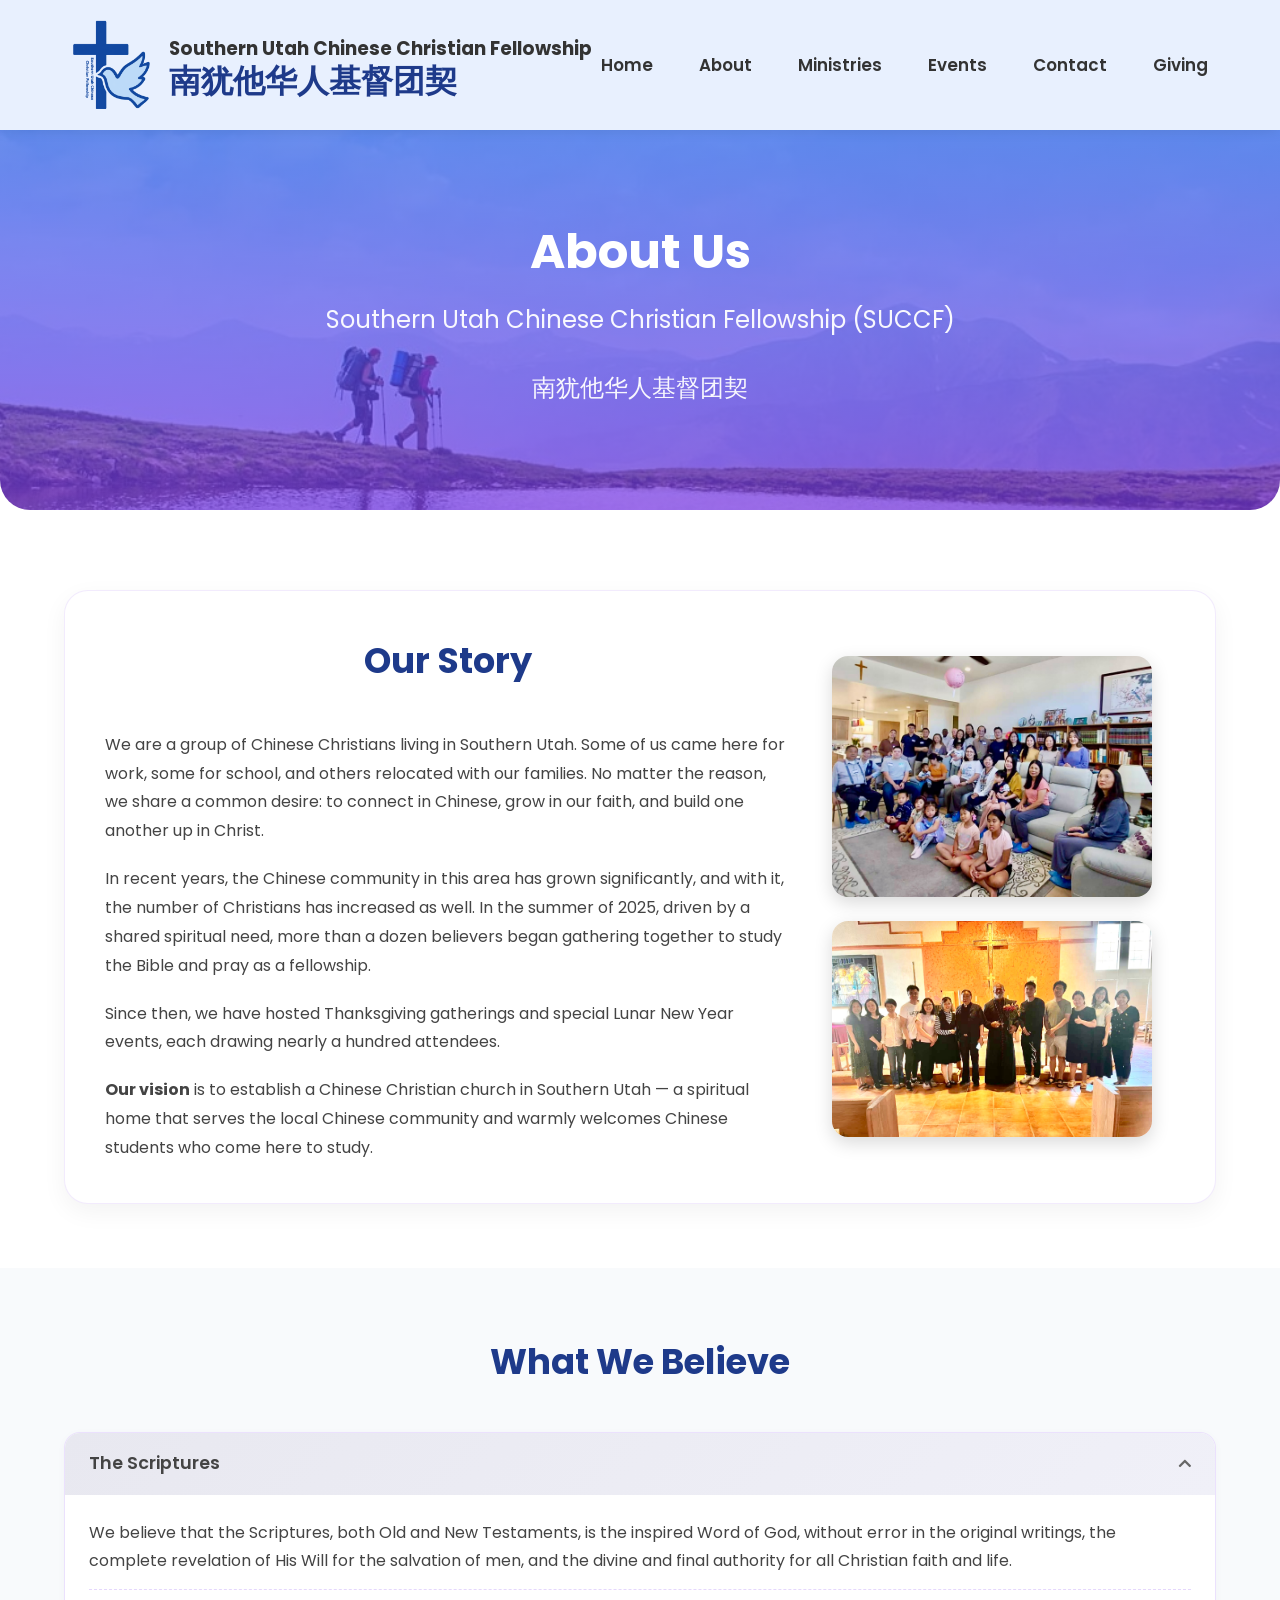
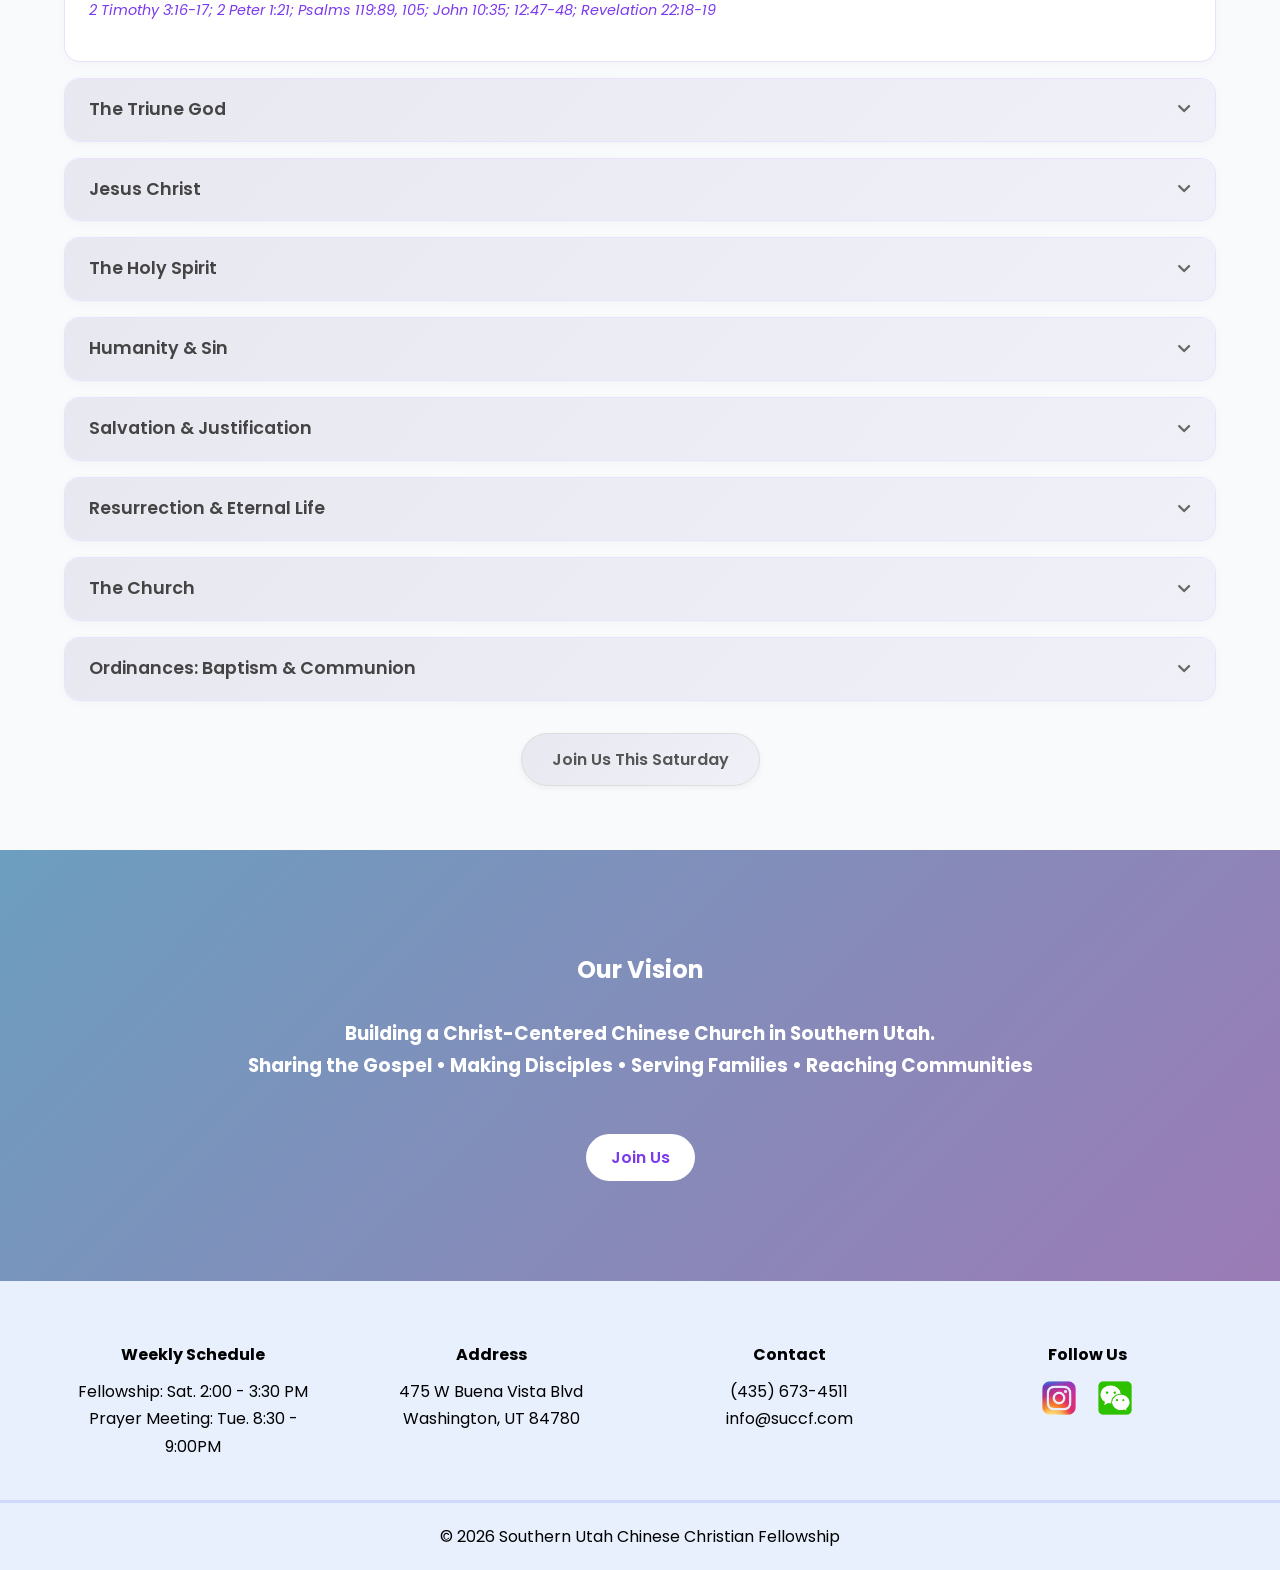
==== commit 0856d683: "Update about.html" ====
--- a/about.html
+++ b/about.html
@@ -83,7 +83,7 @@
 	            <!-- Image -->
 	            <div class="about-image">
 	                <img src="images/about-us.jpg" alt="Southern Utah Chinese Christian Fellowship members">
-					<img src="images/about-us2.jpg" alt="SSouthern Utah Chinese Christian Fellowship members 2">
+					<img src="images/about-us2.jpg" alt="Southern Utah Chinese Christian Fellowship members 2">
 	            </div>
 		   </div>
         </div>
@@ -225,8 +225,8 @@
             <div>
                 <h4>Weekly Schedule</h4>
                 <p>
-                    Fellowshiop: Sat.2:00-3:30 PM<br>
-                    Prayer Meeting: Tue.8:30-9:00PM
+                    Fellowship: Sat. 2:00 - 3:30 PM<br>
+                    Prayer Meeting: Tue. 8:30 - 9:00PM
                 </p>
             </div>			
             <div>
@@ -267,4 +267,4 @@
     </footer>
 	<script src="scripts/script.js"></script>
 </body>
-</html>+</html>
